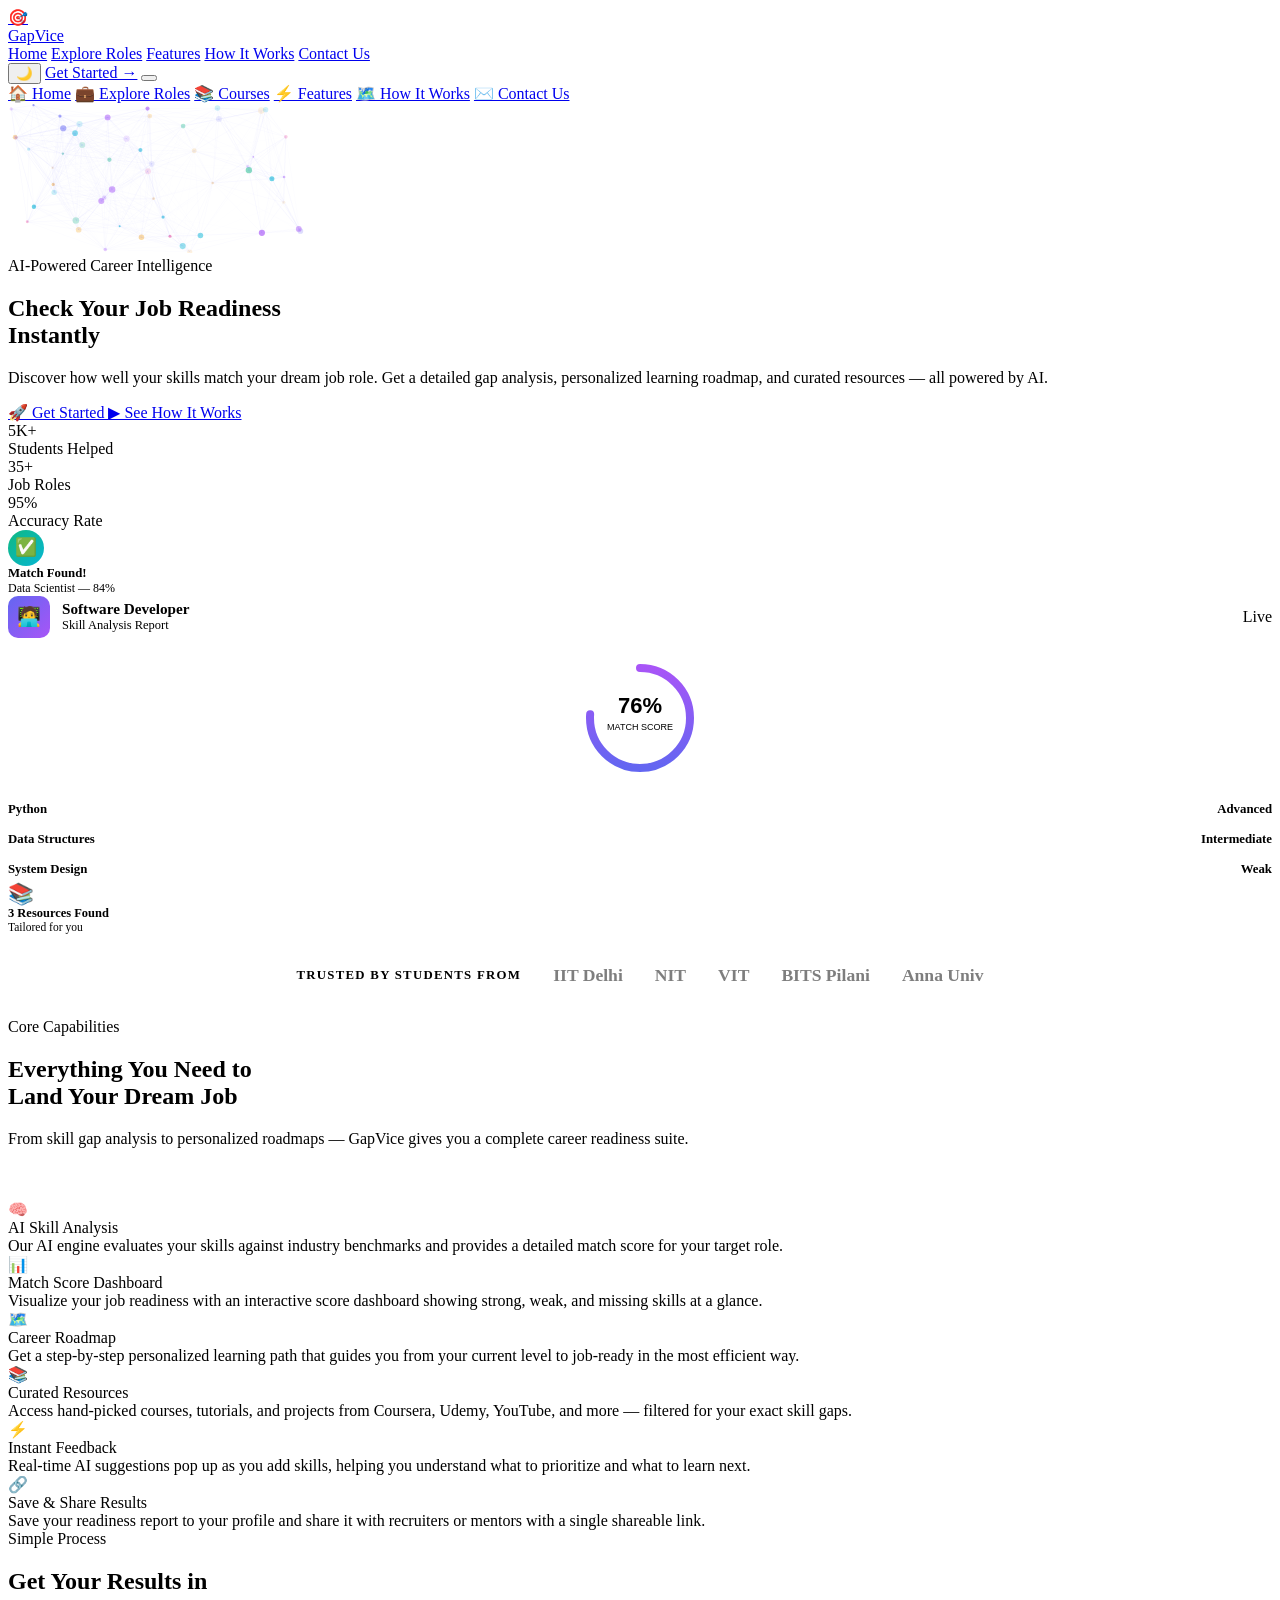
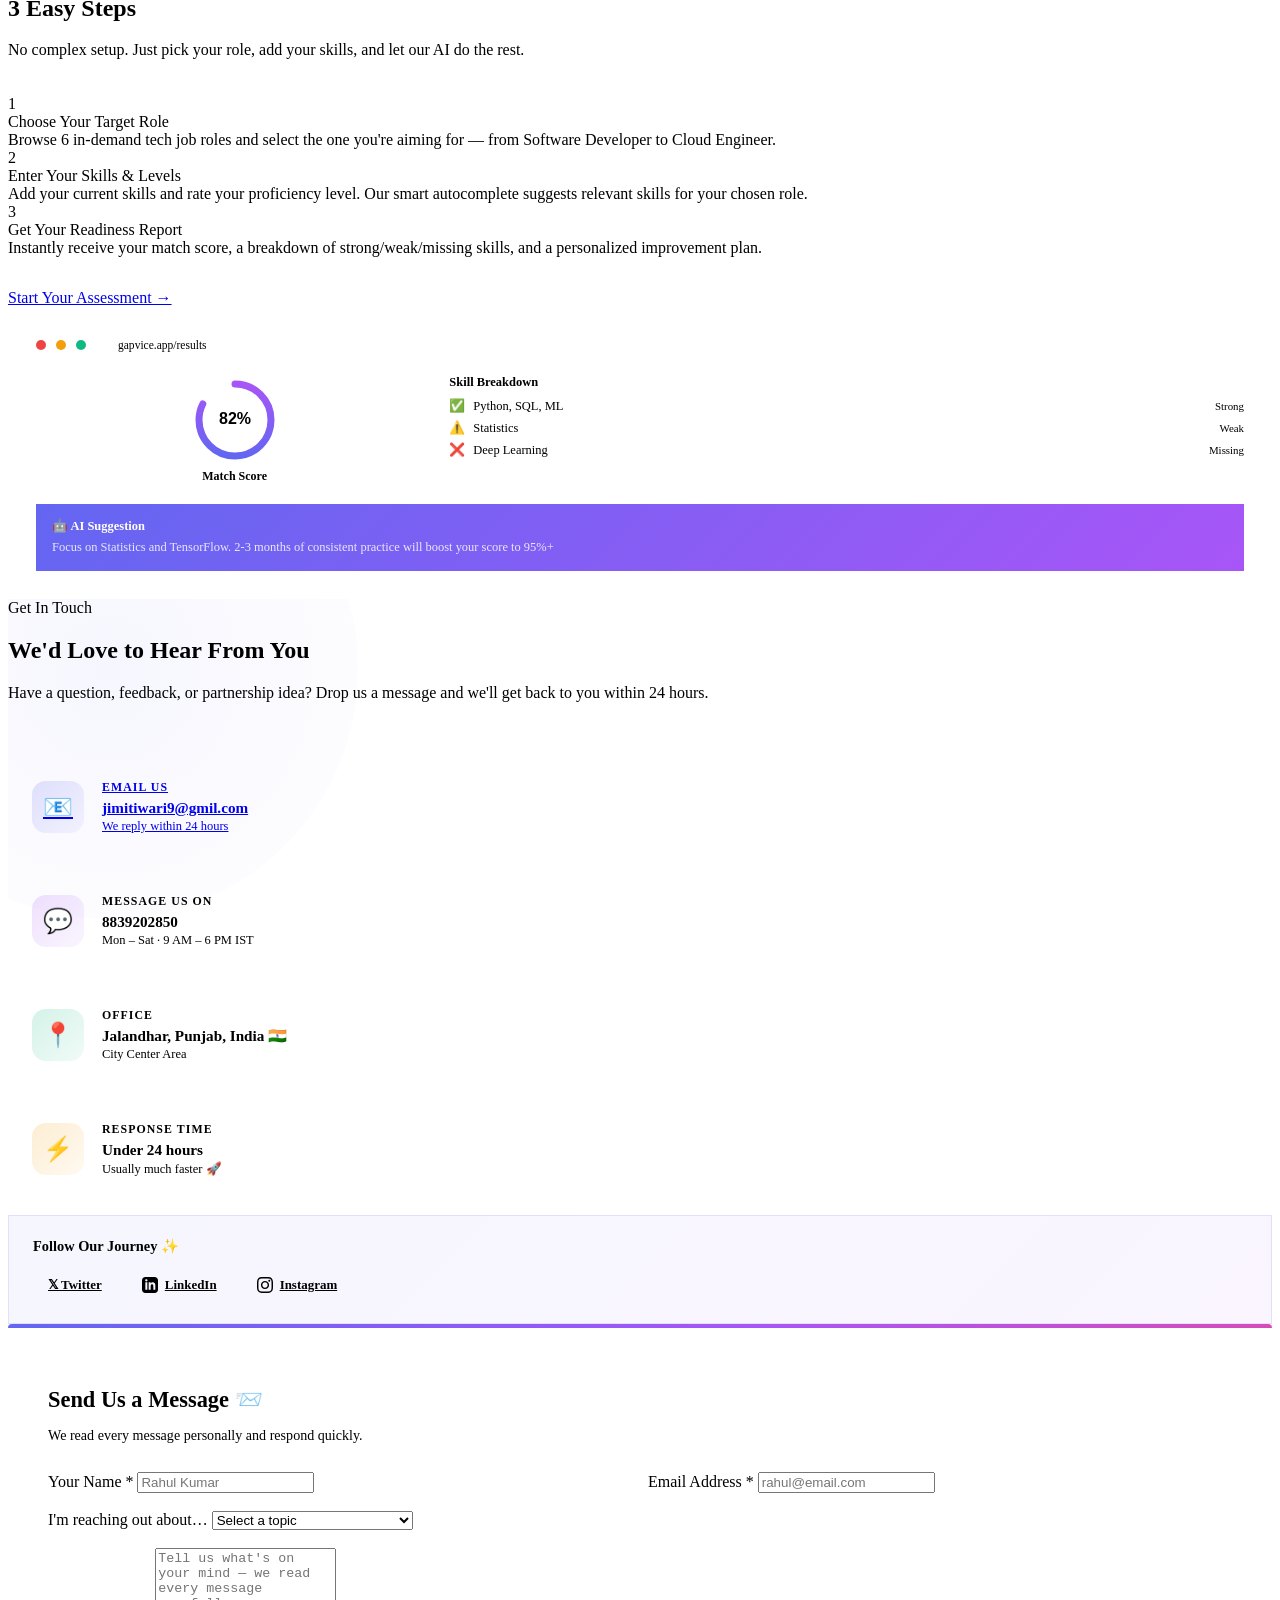
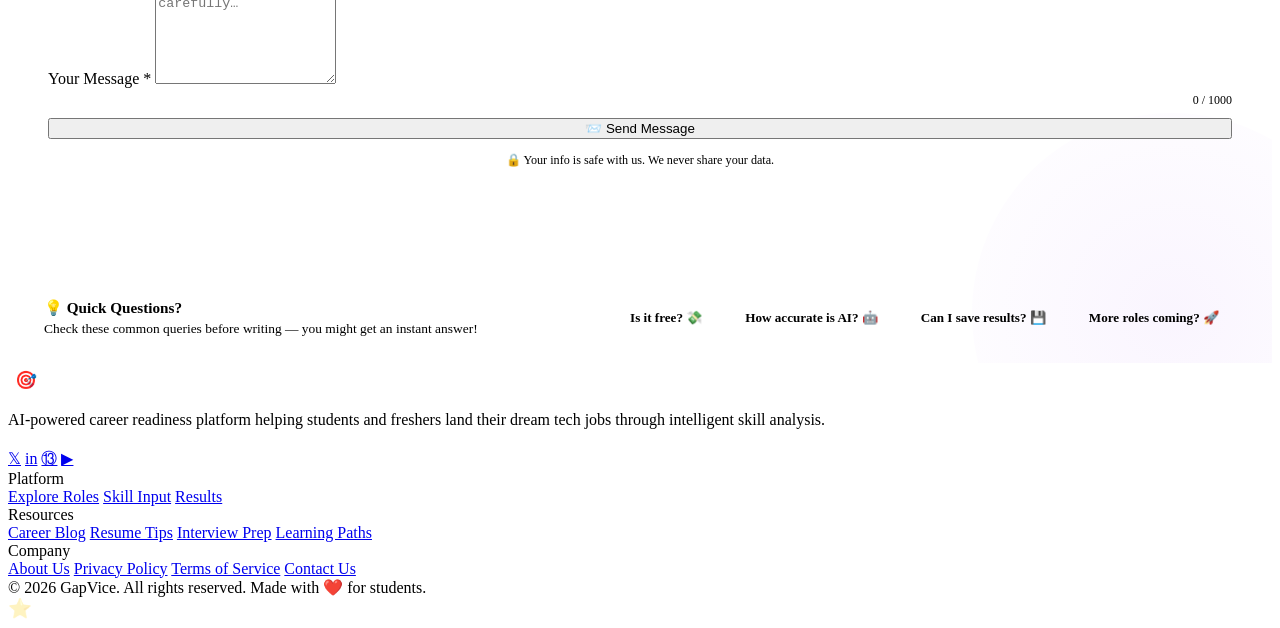
==== index.html @ 6a454066 "Update title, email, and links in index.html" ====
<!DOCTYPE html>
<html lang="en" data-theme="light">

<head>
  <meta charset="UTF-8" />
  <meta name="viewport" content="width=device-width, initial-scale=1.0" />
  <title>GapVice — Check Your Job Readiness Instantly</title>
  <meta name="description"
    content="GapVice helps you evaluate your suitability for different job roles, identify skill gaps, and get personalized improvement suggestions." />
  <link rel="stylesheet" href="styles.css?v=3" />
  <link rel="icon"
    href="data:image/svg+xml,<svg xmlns='http://www.w3.org/2000/svg' viewBox='0 0 100 100'><text y='.9em' font-size='90'>🎯</text></svg>" />
</head>

<body>

  <!-- ══════════ NAVBAR ══════════ -->
  <nav class="navbar" id="navbar">
    <div class="nav-container">
      <a href="index.html" class="nav-logo">
        <div class="logo-icon">🎯</div>
        <span>GapVice </span>
      </a>
      <div class="nav-links">
        <a href="index.html" class="nav-link active">Home</a>
        <a href="roles.html" class="nav-link">Explore Roles</a>

        <a href="#features" class="nav-link">Features</a>
        <a href="#how-it-works" class="nav-link">How It Works</a>
        <a href="#contact" class="nav-link">Contact Us</a>
      </div>
      <div class="nav-actions">
        <button class="btn-dark-mode" id="themeToggle" title="Toggle dark mode">🌙</button>
        <a href="roles.html" class="btn btn-primary btn-sm">Get Started →</a>
        <button class="nav-hamburger" id="hamburger" aria-label="Menu">
          <span></span><span></span><span></span>
        </button>
      </div>
    </div>
  </nav>

  <!-- Mobile Menu -->
  <div class="mobile-menu" id="mobileMenu">
    <a href="index.html" class="mobile-nav-link">🏠 Home</a>
    <a href="roles.html" class="mobile-nav-link">💼 Explore Roles</a>
    <a href="courses.html" class="mobile-nav-link">📚 Courses</a>
    <a href="#features" class="mobile-nav-link">⚡ Features</a>
    <a href="#how-it-works" class="mobile-nav-link">🗺️ How It Works</a>
    <a href="#contact" class="mobile-nav-link">✉️ Contact Us</a>
  </div>

  <!-- ══════════ HERO ══════════ -->
  <section class="hero" id="hero">
    <div class="hero-bg">
      <canvas id="particles-canvas"></canvas>
      <div class="hero-blob hero-blob-1"></div>
      <div class="hero-blob hero-blob-2"></div>
      <div class="hero-blob hero-blob-3"></div>
      <div class="hero-blob hero-blob-4"></div>
      <div class="hero-blob hero-blob-5"></div>
      <div class="hero-blob hero-blob-6"></div>
      <div class="hero-grid-pattern"></div>
    </div>

    <div class="hero-content">
      <!-- Left Column -->
      <div class="hero-left">
        <div class="hero-badge">
          <span class="dot"></span>
          AI-Powered Career Intelligence
        </div>
        <h1 class="hero-title" id="dynamicHeroTitle">
          Check Your <span class="text-gradient">Job Readiness</span><br />Instantly
        </h1>
        <p class="hero-desc" id="dynamicHeroDesc">
          Discover how well your skills match your dream job role. Get a detailed gap analysis, personalized learning
          roadmap, and curated resources — all powered by AI.
        </p>
        <div class="hero-actions">
          <a href="roles.html" class="btn btn-primary btn-lg" id="cta-hero">
            🚀 Get Started
          </a>
          <a href="#how-it-works" class="btn btn-secondary btn-lg">
            ▶ See How It Works
          </a>
        </div>
        <div class="hero-stats">
          <div>
            <div class="hero-stat-value" id="dynamicHeroStatStudents">5K+</div>
            <div class="hero-stat-label">Students Helped</div>
          </div>
          <div style="width:1px;background:var(--border)"></div>
          <div>
            <div class="hero-stat-value" id="dynamicHeroStatRoles">35+</div>
            <div class="hero-stat-label">Job Roles</div>
          </div>
          <div style="width:1px;background:var(--border)"></div>
          <div>
            <div class="hero-stat-value" id="dynamicHeroStatAccuracy">95%</div>
            <div class="hero-stat-label">Accuracy Rate</div>
          </div>
        </div>
      </div>

      <!-- Right Column - Visual -->
      <div class="hero-visual">
        <!-- Float card top-right -->
        <div class="hero-card-float hero-card-float-1">
          <div
            style="width:36px;height:36px;border-radius:50%;background:linear-gradient(135deg,#10b981,#06b6d4);display:flex;align-items:center;justify-content:center;font-size:1.1rem;flex-shrink:0;">
            ✅</div>
          <div>
            <div style="font-size:.8rem;font-weight:700;">Match Found!</div>
            <div style="font-size:.75rem;color:var(--text-muted);">Data Scientist — 84%</div>
          </div>
        </div>

        <!-- Main Card -->
        <div class="hero-card-main">
          <div style="display:flex;align-items:center;gap:12px;margin-bottom:20px;">
            <div
              style="width:42px;height:42px;border-radius:10px;background:linear-gradient(135deg,#6366f1,#a855f7);display:flex;align-items:center;justify-content:center;font-size:1.2rem;">
              🧑‍💻</div>
            <div>
              <div style="font-weight:700;font-size:.95rem;">Software Developer</div>
              <div style="font-size:.78rem;color:var(--text-muted);">Skill Analysis Report</div>
            </div>
            <div class="badge badge-success" style="margin-left:auto;">Live</div>
          </div>

          <!-- Mini circular score -->
          <div style="text-align:center;margin:16px 0 20px;">
            <svg width="120" height="120" viewBox="0 0 120 120">
              <circle cx="60" cy="60" r="50" fill="none" stroke="var(--surface)" stroke-width="8" />
              <circle cx="60" cy="60" r="50" fill="none" stroke="url(#heroGrad)" stroke-width="8" stroke-linecap="round"
                stroke-dasharray="314" stroke-dashoffset="75" transform="rotate(-90 60 60)" />
              <defs>
                <linearGradient id="heroGrad" x1="0%" y1="0%" x2="100%" y2="0%">
                  <stop offset="0%" stop-color="#6366f1" />
                  <stop offset="100%" stop-color="#a855f7" />
                </linearGradient>
              </defs>
              <text x="60" y="55" text-anchor="middle" font-size="22" font-weight="800" fill="var(--text-primary)"
                font-family="'Plus Jakarta Sans',sans-serif">76%</text>
              <text x="60" y="72" text-anchor="middle" font-size="9" fill="var(--text-muted)"
                font-family="Inter,sans-serif">MATCH SCORE</text>
            </svg>
          </div>

          <!-- Skill bars -->
          <div style="display:flex;flex-direction:column;gap:10px;">
            <div>
              <div style="display:flex;justify-content:space-between;font-size:.8rem;margin-bottom:5px;"><span
                  style="font-weight:600;">Python</span><span
                  style="color:var(--success);font-weight:700;">Advanced</span></div>
              <div class="progress-bar-wrap">
                <div class="progress-bar-fill" style="width:88%;background:linear-gradient(90deg,#10b981,#06b6d4);">
                </div>
              </div>
            </div>
            <div>
              <div style="display:flex;justify-content:space-between;font-size:.8rem;margin-bottom:5px;"><span
                  style="font-weight:600;">Data Structures</span><span
                  style="color:var(--primary);font-weight:700;">Intermediate</span></div>
              <div class="progress-bar-wrap">
                <div class="progress-bar-fill" style="width:60%;"></div>
              </div>
            </div>
            <div>
              <div style="display:flex;justify-content:space-between;font-size:.8rem;margin-bottom:5px;"><span
                  style="font-weight:600;">System Design</span><span
                  style="color:var(--warning);font-weight:700;">Weak</span></div>
              <div class="progress-bar-wrap">
                <div class="progress-bar-fill" style="width:30%;background:linear-gradient(90deg,#f59e0b,#ef4444);">
                </div>
              </div>
            </div>
          </div>
        </div>

        <!-- Float card bottom-left -->
        <div class="hero-card-float hero-card-float-2">
          <div style="font-size:1.3rem;">📚</div>
          <div>
            <div style="font-size:.78rem;font-weight:700;">3 Resources Found</div>
            <div style="font-size:.72rem;color:var(--text-muted);">Tailored for you</div>
          </div>
        </div>
      </div>
    </div>
  </section>

  <!-- ══════════ TRUSTED BY ══════════ -->
  <section
    style="padding:32px 0;border-top:1px solid var(--border);border-bottom:1px solid var(--border);background:var(--bg-secondary);">
    <div class="container">
      <div style="display:flex;align-items:center;gap:32px;flex-wrap:wrap;justify-content:center;">
        <span
          style="font-size:.8rem;font-weight:600;color:var(--text-muted);text-transform:uppercase;letter-spacing:.1em;">Trusted
          by students from</span>
        <div style="display:flex;gap:32px;flex-wrap:wrap;align-items:center;opacity:.5;">
          <span style="font-weight:800;font-size:1.1rem;">IIT Delhi</span>
          <span style="font-weight:800;font-size:1.1rem;">NIT</span>
          <span style="font-weight:800;font-size:1.1rem;">VIT</span>
          <span style="font-weight:800;font-size:1.1rem;">BITS Pilani</span>
          <span style="font-weight:800;font-size:1.1rem;">Anna Univ</span>
        </div>
      </div>
    </div>
  </section>

  <!-- ══════════ FEATURES ══════════ -->
  <section class="section" id="features">
    <div class="container">
      <div class="text-center" style="margin-bottom:52px;">
        <div class="section-label reveal">Core Capabilities</div>
        <h2 class="section-title reveal animate-delay-1">Everything You Need to<br /><span class="text-gradient">Land
            Your Dream Job</span></h2>
        <p class="section-desc reveal animate-delay-2" style="margin:0 auto;">From skill gap analysis to personalized
          roadmaps — GapVice gives you a complete career readiness suite.</p>
      </div>
      <div class="features-grid">
        <div class="feature-card reveal">
          <div class="feature-icon feature-icon-1">🧠</div>
          <div class="feature-title">AI Skill Analysis</div>
          <div class="feature-desc">Our AI engine evaluates your skills against industry benchmarks and provides a
            detailed match score for your target role.</div>
        </div>
        <div class="feature-card reveal animate-delay-1">
          <div class="feature-icon feature-icon-2">📊</div>
          <div class="feature-title">Match Score Dashboard</div>
          <div class="feature-desc">Visualize your job readiness with an interactive score dashboard showing strong,
            weak, and missing skills at a glance.</div>
        </div>
        <div class="feature-card reveal animate-delay-2">
          <div class="feature-icon feature-icon-3">🗺️</div>
          <div class="feature-title">Career Roadmap</div>
          <div class="feature-desc">Get a step-by-step personalized learning path that guides you from your current
            level to job-ready in the most efficient way.</div>
        </div>
        <div class="feature-card reveal animate-delay-3">
          <div class="feature-icon feature-icon-4">📚</div>
          <div class="feature-title">Curated Resources</div>
          <div class="feature-desc">Access hand-picked courses, tutorials, and projects from Coursera, Udemy, YouTube,
            and more — filtered for your exact skill gaps.</div>
        </div>
        <div class="feature-card reveal animate-delay-4">
          <div class="feature-icon feature-icon-5">⚡</div>
          <div class="feature-title">Instant Feedback</div>
          <div class="feature-desc">Real-time AI suggestions pop up as you add skills, helping you understand what to
            prioritize and what to learn next.</div>
        </div>
        <div class="feature-card reveal animate-delay-5">
          <div class="feature-icon feature-icon-6">🔗</div>
          <div class="feature-title">Save & Share Results</div>
          <div class="feature-desc">Save your readiness report to your profile and share it with recruiters or mentors
            with a single shareable link.</div>
        </div>
      </div>
    </div>
  </section>

  <!-- ══════════ HOW IT WORKS ══════════ -->
  <section class="section" id="how-it-works" style="background:var(--bg-secondary);">
    <div class="container">
      <div class="how-it-works-grid">
        <div>
          <div class="section-label reveal">Simple Process</div>
          <h2 class="section-title reveal animate-delay-1">Get Your Results in<br /><span class="text-gradient">3 Easy
              Steps</span></h2>
          <p class="section-desc reveal animate-delay-2">No complex setup. Just pick your role, add your skills, and let
            our AI do the rest.</p>
          <div style="margin-top:36px;">
            <div class="how-step reveal animate-delay-1">
              <div class="how-step-num">1</div>
              <div>
                <div class="how-step-title">Choose Your Target Role</div>
                <div class="how-step-desc">Browse 6 in-demand tech job roles and select the one you're aiming for — from
                  Software Developer to Cloud Engineer.</div>
              </div>
            </div>
            <div class="how-step reveal animate-delay-2">
              <div class="how-step-num">2</div>
              <div>
                <div class="how-step-title">Enter Your Skills & Levels</div>
                <div class="how-step-desc">Add your current skills and rate your proficiency level. Our smart
                  autocomplete suggests relevant skills for your chosen role.</div>
              </div>
            </div>
            <div class="how-step reveal animate-delay-3" style="margin-bottom:0;">
              <div class="how-step-num">3</div>
              <div>
                <div class="how-step-title">Get Your Readiness Report</div>
                <div class="how-step-desc">Instantly receive your match score, a breakdown of strong/weak/missing
                  skills, and a personalized improvement plan.</div>
              </div>
            </div>
          </div>
          <div style="margin-top:32px;" class="reveal animate-delay-4">
            <a href="roles.html" class="btn btn-primary btn-lg">Start Your Assessment →</a>
          </div>
        </div>
        <div class="reveal animate-delay-2">
          <!-- Visual mockup of Results Page -->
          <div
            style="background:var(--bg-card);border:1px solid var(--border);border-radius:var(--radius-lg);padding:28px;box-shadow:var(--shadow-xl);">
            <div style="display:flex;align-items:center;gap:10px;margin-bottom:20px;">
              <div style="width:10px;height:10px;border-radius:50%;background:#ef4444;"></div>
              <div style="width:10px;height:10px;border-radius:50%;background:#f59e0b;"></div>
              <div style="width:10px;height:10px;border-radius:50%;background:#10b981;"></div>
              <div
                style="flex:1;background:var(--surface);border-radius:4px;height:20px;margin-left:12px;display:flex;align-items:center;padding:0 10px;font-size:.72rem;color:var(--text-muted);">
                gapvice.app/results</div>
            </div>
            <div style="display:flex;gap:16px;margin-bottom:20px;">
              <div style="text-align:center;flex:1;">
                <svg width="90" height="90" viewBox="0 0 90 90">
                  <circle cx="45" cy="45" r="36" fill="none" stroke="var(--surface)" stroke-width="7" />
                  <circle cx="45" cy="45" r="36" fill="none" stroke="url(#g1)" stroke-width="7" stroke-linecap="round"
                    stroke-dasharray="226" stroke-dashoffset="40" transform="rotate(-90 45 45)" />
                  <defs>
                    <linearGradient id="g1" x1="0%" y1="0%" x2="100%">
                      <stop offset="0%" stop-color="#6366f1" />
                      <stop offset="100%" stop-color="#a855f7" />
                    </linearGradient>
                  </defs>
                  <text x="45" y="49" text-anchor="middle" font-size="16" font-weight="800" fill="var(--text-primary)"
                    font-family="'Plus Jakarta Sans',sans-serif">82%</text>
                </svg>
                <div style="font-size:.75rem;color:var(--text-muted);font-weight:600;">Match Score</div>
              </div>
              <div style="flex:2;">
                <div style="font-size:.78rem;font-weight:700;margin-bottom:8px;color:var(--text-secondary);">Skill
                  Breakdown</div>
                <div style="display:flex;flex-direction:column;gap:6px;">
                  <div style="display:flex;align-items:center;gap:8px;"><span style="font-size:.8rem;">✅</span><span
                      style="font-size:.78rem;flex:1;">Python, SQL, ML</span><span class="badge badge-success"
                      style="font-size:.68rem;">Strong</span></div>
                  <div style="display:flex;align-items:center;gap:8px;"><span style="font-size:.8rem;">⚠️</span><span
                      style="font-size:.78rem;flex:1;">Statistics</span><span class="badge badge-warning"
                      style="font-size:.68rem;">Weak</span></div>
                  <div style="display:flex;align-items:center;gap:8px;"><span style="font-size:.8rem;">❌</span><span
                      style="font-size:.78rem;flex:1;">Deep Learning</span><span class="badge badge-danger"
                      style="font-size:.68rem;">Missing</span></div>
                </div>
              </div>
            </div>
            <div
              style="background:linear-gradient(135deg,#6366f1,#a855f7);border-radius:var(--radius);padding:14px 16px;color:#fff;">
              <div style="font-size:.78rem;font-weight:700;margin-bottom:4px;">🤖 AI Suggestion</div>
              <div style="font-size:.78rem;opacity:.85;line-height:1.5;">Focus on Statistics and TensorFlow. 2-3 months
                of consistent practice will boost your score to 95%+</div>
            </div>
          </div>
        </div>
      </div>
    </div>
  </section>





  <!-- ══════════ CONTACT US ══════════ -->
  <section class="section" id="contact" style="background:var(--bg);position:relative;overflow:hidden;">

    <!-- Ambient orbs -->
    <div
      style="position:absolute;width:500px;height:500px;border-radius:50%;background:radial-gradient(circle,rgba(99,102,241,.06),transparent);top:-180px;left:-150px;pointer-events:none;">
    </div>
    <div
      style="position:absolute;width:400px;height:400px;border-radius:50%;background:radial-gradient(circle,rgba(168,85,247,.06),transparent);bottom:-150px;right:-100px;pointer-events:none;animation:float 7s ease-in-out infinite;">
    </div>

    <div class="container" style="position:relative;z-index:1;">

      <!-- Header -->
      <div class="text-center" style="margin-bottom:56px;">
        <div class="section-label reveal">Get In Touch</div>
        <h2 class="section-title reveal animate-delay-1">We'd Love to <span class="text-gradient">Hear From You</span>
        </h2>
        <p class="section-desc reveal animate-delay-2" style="margin:0 auto;">Have a question, feedback, or partnership
          idea? Drop us a message and we'll get back to you within 24 hours.</p>
      </div>

      <div class="contact-grid">

        <!-- LEFT: Info Cards -->
        <div style="display:flex;flex-direction:column;gap:16px;" class="reveal-left">

          <a href="mailto:jimitiwari9@gmil.com" id="dynamicEmailLink"
            style="display:flex;align-items:center;gap:18px;padding:22px 24px;background:var(--bg-card);border:1px solid var(--border);border-radius:var(--radius-md);transition:all .35s cubic-bezier(.34,1.56,.64,1);"
            onmouseover="this.style.transform='translateX(8px)';this.style.borderColor='rgba(99,102,241,.35)';this.style.boxShadow='0 10px 30px rgba(99,102,241,.1)'"
            onmouseout="this.style.transform='';this.style.borderColor='';this.style.boxShadow=''">
            <div
              style="width:52px;height:52px;border-radius:14px;background:linear-gradient(135deg,rgba(99,102,241,.18),rgba(99,102,241,.06));display:flex;align-items:center;justify-content:center;font-size:1.5rem;flex-shrink:0;">
              📧</div>
            <div>
              <div
                style="font-size:.74rem;font-weight:800;text-transform:uppercase;letter-spacing:.09em;color:var(--primary);margin-bottom:4px;">
                Email Us</div>
              <div style="font-weight:700;font-size:.95rem;color:var(--text-primary);" id="dynamicEmailText">
                jimitiwari9@gmil.com</div>
              <div style="font-size:.78rem;color:var(--text-muted);margin-top:2px;">We reply within 24 hours</div>
            </div>
          </a>

          <div
            style="display:flex;align-items:center;gap:18px;padding:22px 24px;background:var(--bg-card);border:1px solid var(--border);border-radius:var(--radius-md);transition:all .35s cubic-bezier(.34,1.56,.64,1);"
            onmouseover="this.style.transform='translateX(8px)';this.style.borderColor='rgba(168,85,247,.35)';this.style.boxShadow='0 10px 30px rgba(168,85,247,.1)'"
            onmouseout="this.style.transform='';this.style.borderColor='';this.style.boxShadow=''">
            <div
              style="width:52px;height:52px;border-radius:14px;background:linear-gradient(135deg,rgba(168,85,247,.18),rgba(168,85,247,.06));display:flex;align-items:center;justify-content:center;font-size:1.5rem;flex-shrink:0;">
              💬</div>
            <div>
              <div
                style="font-size:.74rem;font-weight:800;text-transform:uppercase;letter-spacing:.09em;color:var(--secondary);margin-bottom:4px;">
                Message Us on</div>
              <div style="font-weight:700;font-size:.95rem;">8839202850</div>
              <div style="font-size:.78rem;color:var(--text-muted);margin-top:2px;">Mon – Sat · 9 AM – 6 PM IST</div>
            </div>
          </div>

          <div
            style="display:flex;align-items:center;gap:18px;padding:22px 24px;background:var(--bg-card);border:1px solid var(--border);border-radius:var(--radius-md);transition:all .35s cubic-bezier(.34,1.56,.64,1);"
            onmouseover="this.style.transform='translateX(8px)';this.style.borderColor='rgba(16,185,129,.35)';this.style.boxShadow='0 10px 30px rgba(16,185,129,.1)'"
            onmouseout="this.style.transform='';this.style.borderColor='';this.style.boxShadow=''">
            <div
              style="width:52px;height:52px;border-radius:14px;background:linear-gradient(135deg,rgba(16,185,129,.18),rgba(16,185,129,.06));display:flex;align-items:center;justify-content:center;font-size:1.5rem;flex-shrink:0;">
              📍</div>
            <div>
              <div
                style="font-size:.74rem;font-weight:800;text-transform:uppercase;letter-spacing:.09em;color:var(--success);margin-bottom:4px;">
                Office</div>
              <div style="font-weight:700;font-size:.95rem;" id="dynamicAddressText">Jalandhar, Punjab, India 🇮🇳</div>
              <div style="font-size:.78rem;color:var(--text-muted);margin-top:2px;">City Center Area</div>
            </div>
          </div>

          <div
            style="display:flex;align-items:center;gap:18px;padding:22px 24px;background:var(--bg-card);border:1px solid var(--border);border-radius:var(--radius-md);transition:all .35s cubic-bezier(.34,1.56,.64,1);"
            onmouseover="this.style.transform='translateX(8px)';this.style.borderColor='rgba(245,158,11,.35)';this.style.boxShadow='0 10px 30px rgba(245,158,11,.1)'"
            onmouseout="this.style.transform='';this.style.borderColor='';this.style.boxShadow=''">
            <div
              style="width:52px;height:52px;border-radius:14px;background:linear-gradient(135deg,rgba(245,158,11,.18),rgba(245,158,11,.06));display:flex;align-items:center;justify-content:center;font-size:1.5rem;flex-shrink:0;">
              ⚡</div>
            <div>
              <div
                style="font-size:.74rem;font-weight:800;text-transform:uppercase;letter-spacing:.09em;color:var(--warning);margin-bottom:4px;">
                Response Time</div>
              <div style="font-weight:700;font-size:.95rem;">Under 24 hours</div>
              <div style="font-size:.78rem;color:var(--text-muted);margin-top:2px;">Usually much faster 🚀</div>
            </div>
          </div>

          <!-- Social row -->
          <div
            style="padding:22px 24px;background:linear-gradient(135deg,rgba(99,102,241,.06),rgba(168,85,247,.06));border:1px solid rgba(99,102,241,.15);border-radius:var(--radius-md);">
            <div style="font-weight:800;font-size:.9rem;margin-bottom:14px;">Follow Our Journey ✨</div>
            <div style="display:flex;gap:10px;flex-wrap:wrap;">
              <a href="#"
                style="display:flex;align-items:center;gap:7px;padding:8px 15px;border-radius:var(--radius-full);background:var(--bg-card);border:1px solid var(--border);font-size:.81rem;font-weight:700;color:var(--text-secondary);transition:all .3s cubic-bezier(.34,1.56,.64,1);"
                onmouseover="this.style.background='#1d9bf0';this.style.color='#fff';this.style.borderColor='transparent';this.style.transform='translateY(-3px)';this.style.boxShadow='0 6px 16px rgba(29,155,240,.4)'"
                onmouseout="this.style.background='';this.style.color='';this.style.borderColor='';this.style.transform='';this.style.boxShadow=''">𝕏
                Twitter</a>
              <a href="#" id="dynamicLinkedIn"
                style="display:flex;align-items:center;gap:7px;padding:8px 15px;border-radius:var(--radius-full);background:var(--bg-card);border:1px solid var(--border);font-size:.81rem;font-weight:700;color:var(--text-secondary);transition:all .3s cubic-bezier(.34,1.56,.64,1);"
                onmouseover="this.style.background='#0a66c2';this.style.color='#fff';this.style.borderColor='transparent';this.style.transform='translateY(-3px)';this.style.boxShadow='0 6px 16px rgba(10,102,194,.4)'"
                onmouseout="this.style.background='';this.style.color='';this.style.borderColor='';this.style.transform='';this.style.boxShadow=''">
                <svg width="16" height="16" viewBox="0 0 24 24" fill="currentColor">
                  <path
                    d="M19 0h-14c-2.761 0-5 2.239-5 5v14c0 2.761 2.239 5 5 5h14c2.762 0 5-2.239 5-5v-14c0-2.761-2.238-5-5-5zm-11 19h-3v-11h3v11zm-1.5-12.268c-.966 0-1.75-.79-1.75-1.764s.784-1.764 1.75-1.764 1.75.79 1.75 1.764-.783 1.764-1.75 1.764zm13.5 12.268h-3v-5.604c0-3.368-4-3.113-4 0v5.604h-3v-11h3v1.765c1.396-2.586 7-2.777 7 2.476v6.759z" />
                </svg>
                LinkedIn</a>
              <a href="#" id="dynamicInstagram"
                style="display:flex;align-items:center;gap:7px;padding:8px 15px;border-radius:var(--radius-full);background:var(--bg-card);border:1px solid var(--border);font-size:.81rem;font-weight:700;color:var(--text-secondary);transition:all .3s cubic-bezier(.34,1.56,.64,1);"
                onmouseover="this.style.background='#e1306c';this.style.color='#fff';this.style.borderColor='transparent';this.style.transform='translateY(-3px)';this.style.boxShadow='0 6px 16px rgba(225,48,108,.4)'"
                onmouseout="this.style.background='';this.style.color='';this.style.borderColor='';this.style.transform='';this.style.boxShadow=''">
                <svg width="16" height="16" viewBox="0 0 24 24" fill="currentColor">
                  <path
                    d="M12 2.163c3.204 0 3.584.012 4.85.07 3.252.148 4.771 1.691 4.919 4.919.058 1.265.069 1.645.069 4.849 0 3.205-.012 3.584-.069 4.849-.149 3.225-1.664 4.771-4.919 4.919-1.266.058-1.644.07-4.85.07-3.204 0-3.584-.012-4.849-.07-3.26-.149-4.771-1.699-4.919-4.92-.058-1.265-.07-1.644-.07-4.849 0-3.204.013-3.583.07-4.849.149-3.227 1.664-4.771 4.919-4.919 1.266-.057 1.645-.069 4.849-.069zm0-2.163c-3.259 0-3.667.014-4.947.072-4.358.2-6.78 2.618-6.98 6.98-.059 1.281-.073 1.689-.073 4.948 0 3.259.014 3.668.072 4.948.2 4.358 2.618 6.78 6.98 6.98 1.281.058 1.689.072 4.948.072 3.259 0 3.668-.014 4.948-.072 4.354-.2 6.782-2.618 6.979-6.98.059-1.28.073-1.689.073-4.948 0-3.259-.014-3.667-.072-4.947-.196-4.354-2.617-6.78-6.979-6.98-1.281-.059-1.69-.073-4.949-.073zm0 5.838c-3.403 0-6.162 2.759-6.162 6.162s2.759 6.163 6.162 6.163 6.162-2.759 6.162-6.163c0-3.403-2.759-6.162-6.162-6.162zm0 10.162c-2.209 0-4-1.79-4-4 0-2.209 1.791-4 4-4s4 1.791 4 4c0 2.21-1.791 4-4 4zm6.406-11.845c-.796 0-1.441.645-1.441 1.44s.645 1.44 1.441 1.44c.795 0 1.439-.645 1.439-1.44s-.644-1.44-1.439-1.44z" />
                </svg>
                Instagram</a>
            </div>
          </div>

        </div>

        <!-- RIGHT: Contact Form -->
        <div class="reveal-right">
          <div
            style="background:var(--bg-card);border:1px solid var(--border);border-radius:var(--radius-xl);padding:40px;box-shadow:var(--shadow-lg);position:relative;overflow:hidden;">

            <!-- Animated top border -->
            <div
              style="position:absolute;top:0;left:0;right:0;height:4px;background:linear-gradient(90deg,#6366f1,#a855f7,#ec4899,#06b6d4,#10b981,#6366f1);background-size:300%;animation:gradientMove 3s ease infinite;border-radius:4px 4px 0 0;">
            </div>

            <div style="margin-bottom:28px;">
              <h3 style="font-family:var(--font-display);font-weight:900;font-size:1.4rem;margin-bottom:6px;">Send Us a
                Message 📨</h3>
              <p style="font-size:.88rem;color:var(--text-muted);">We read every message personally and respond quickly.
              </p>
            </div>

            <form id="contactForm" onsubmit="submitContact(event)" novalidate>

              <!-- Name + Email -->
              <div style="display:grid;grid-template-columns:1fr 1fr;gap:16px;margin-bottom:18px;">
                <div class="form-group" style="margin:0;">
                  <label class="form-label" for="ctName">Your Name *</label>
                  <input type="text" id="ctName" class="form-input" placeholder="Rahul Kumar" required />
                </div>
                <div class="form-group" style="margin:0;">
                  <label class="form-label" for="ctEmail">Email Address *</label>
                  <input type="email" id="ctEmail" class="form-input" placeholder="rahul@email.com" required />
                </div>
              </div>

              <!-- Topic -->
              <div class="form-group" style="margin-bottom:18px;">
                <label class="form-label" for="ctSubject">I'm reaching out about…</label>
                <select id="ctSubject" class="form-select">
                  <option value="">Select a topic</option>
                  <option value="feedback">💬 Product Feedback</option>
                  <option value="bug">🐛 Report a Bug</option>
                  <option value="feature">💡 Feature Request</option>
                  <option value="partnership">🤝 Partnership / Collaboration</option>
                  <option value="career">🎓 Career Guidance</option>
                  <option value="other">📩 Other</option>
                </select>
              </div>

              <!-- Message -->
              <div class="form-group" style="margin-bottom:10px;">
                <label class="form-label" for="ctMessage">Your Message *</label>
                <textarea id="ctMessage" class="form-textarea" rows="5"
                  placeholder="Tell us what's on your mind — we read every message carefully…"
                  style="resize:vertical;min-height:130px;"
                  oninput="document.getElementById('charCount').textContent=this.value.length+' / 1000';this.value=this.value.slice(0,1000);"
                  required></textarea>
                <div style="display:flex;justify-content:flex-end;margin-top:5px;">
                  <span id="charCount" style="font-size:.75rem;color:var(--text-muted);">0 / 1000</span>
                </div>
              </div>

              <!-- Error / Success banners -->
              <div id="ctError"
                style="display:none;padding:12px 16px;background:rgba(239,68,68,.08);border:1px solid rgba(239,68,68,.2);border-radius:var(--radius);color:var(--danger);font-size:.86rem;font-weight:600;margin-bottom:16px;">
                ⚠️ Please fill in your name, a valid email, and a message.
              </div>
              <div id="ctSuccess"
                style="display:none;padding:16px 20px;background:rgba(16,185,129,.08);border:1px solid rgba(16,185,129,.25);border-radius:var(--radius);color:var(--success);font-size:.9rem;font-weight:700;margin-bottom:16px;text-align:center;animation:bounceIn .5s cubic-bezier(.34,1.56,.64,1);">
                🎉 Message sent! We'll reply within 24 hours.
              </div>

              <!-- Submit -->
              <button type="submit" class="btn btn-primary btn-lg" id="ctSubmitBtn"
                style="width:100%;justify-content:center;gap:10px;">
                <span id="ctBtnIcon">📨</span>
                <span id="ctBtnText">Send Message</span>
              </button>

              <p style="text-align:center;margin-top:14px;font-size:.76rem;color:var(--text-muted);">🔒 Your info is
                safe with us. We never share your data.</p>
            </form>
          </div>
        </div>

      </div>

      <!-- FAQ Quick Chips -->
      <div
        style="margin-top:52px;padding:26px 36px;background:var(--bg-secondary);border:1px solid var(--border);border-radius:var(--radius-lg);display:flex;align-items:center;gap:24px;flex-wrap:wrap;"
        class="reveal">
        <div style="flex:1;min-width:200px;">
          <div style="font-weight:800;font-size:.95rem;margin-bottom:4px;">💡 Quick Questions?</div>
          <div style="font-size:.84rem;color:var(--text-muted);">Check these common queries before writing — you might
            get an instant answer!</div>
        </div>
        <div style="display:flex;gap:9px;flex-wrap:wrap;flex-shrink:0;">
          <div
            style="padding:8px 17px;border:1.5px solid var(--border);border-radius:var(--radius-full);font-size:.82rem;font-weight:700;background:var(--bg-card);cursor:pointer;transition:all .3s cubic-bezier(.34,1.56,.64,1);"
            onmouseover="this.style.borderColor='#6366f1';this.style.color='#6366f1';this.style.transform='translateY(-3px)';this.style.boxShadow='0 4px 14px rgba(99,102,241,.2)'"
            onmouseout="this.style.borderColor='';this.style.color='';this.style.transform='';this.style.boxShadow=''"
            onclick="showFAQ('free')">
            Is it free? 💸</div>
          <div
            style="padding:8px 17px;border:1.5px solid var(--border);border-radius:var(--radius-full);font-size:.82rem;font-weight:700;background:var(--bg-card);cursor:pointer;transition:all .3s cubic-bezier(.34,1.56,.64,1);"
            onmouseover="this.style.borderColor='#a855f7';this.style.color='#a855f7';this.style.transform='translateY(-3px)';this.style.boxShadow='0 4px 14px rgba(168,85,247,.2)'"
            onmouseout="this.style.borderColor='';this.style.color='';this.style.transform='';this.style.boxShadow=''"
            onclick="showFAQ('accuracy')">
            How accurate is AI? 🤖</div>
          <div
            style="padding:8px 17px;border:1.5px solid var(--border);border-radius:var(--radius-full);font-size:.82rem;font-weight:700;background:var(--bg-card);cursor:pointer;transition:all .3s cubic-bezier(.34,1.56,.64,1);"
            onmouseover="this.style.borderColor='#06b6d4';this.style.color='#06b6d4';this.style.transform='translateY(-3px)';this.style.boxShadow='0 4px 14px rgba(6,182,212,.2)'"
            onmouseout="this.style.borderColor='';this.style.color='';this.style.transform='';this.style.boxShadow=''"
            onclick="showFAQ('save')">
            Can I save results? 💾</div>
          <div
            style="padding:8px 17px;border:1.5px solid var(--border);border-radius:var(--radius-full);font-size:.82rem;font-weight:700;background:var(--bg-card);cursor:pointer;transition:all .3s cubic-bezier(.34,1.56,.64,1);"
            onmouseover="this.style.borderColor='#10b981';this.style.color='#10b981';this.style.transform='translateY(-3px)';this.style.boxShadow='0 4px 14px rgba(16,185,129,.2)'"
            onmouseout="this.style.borderColor='';this.style.color='';this.style.transform='';this.style.boxShadow=''"
            onclick="showFAQ('roles')">
            More roles coming? 🚀</div>
        </div>
      </div>

    </div>
  </section>

  <!-- ══════════ FOOTER ══════════ -->
  <footer class="footer">
    <div class="container">
      <div class="footer-grid">
        <div>
          <div style="display:flex;align-items:center;gap:10px;margin-bottom:12px;">
            <div
              style="width:36px;height:36px;background:var(--gradient-primary);border-radius:8px;display:flex;align-items:center;justify-content:center;font-size:1.1rem;">
              🎯</div>
            <span
              style="font-family:var(--font-display);font-weight:800;font-size:1.1rem;background:var(--gradient-primary);-webkit-background-clip:text;-webkit-text-fill-color:transparent;background-clip:text;">GapVice
              AI</span>
          </div>
          <div class="footer-brand-desc">AI-powered career readiness platform helping students and freshers land their
            dream tech jobs through intelligent skill analysis.</div>
          <div class="footer-social" style="margin-top:20px;">
            <a href="#" class="footer-social-btn">𝕏</a>
            <a href="#" class="footer-social-btn">in</a>
            <a href="#" class="footer-social-btn" title="Instagram">⑬</a>
            <a href="#" class="footer-social-btn">▶</a>
          </div>
        </div>
        <div>
          <div class="footer-col-title">Platform</div>
          <a href="roles.html" class="footer-link">Explore Roles</a>
          <a href="skills.html" class="footer-link">Skill Input</a>
          <a href="results.html" class="footer-link">Results</a>
        </div>
        <div>
          <div class="footer-col-title">Resources</div>
          <a href="#" class="footer-link">Career Blog</a>
          <a href="#" class="footer-link">Resume Tips</a>
          <a href="#" class="footer-link">Interview Prep</a>
          <a href="#" class="footer-link">Learning Paths</a>
        </div>
        <div>
          <div class="footer-col-title">Company</div>
          <a href="#" class="footer-link">About Us</a>
          <a href="#" class="footer-link">Privacy Policy</a>
          <a href="#" class="footer-link">Terms of Service</a>
          <a href="#contact" class="footer-link">Contact Us</a>
        </div>
      </div>
      <div class="footer-bottom">
        <div class="footer-copy">© 2026 GapVice. All rights reserved. Made with ❤️ for students.</div>
        <div style="display:flex; align-items:center; gap:16px;">

          <a href="admin.html"
            style="font-size: 1.2rem; text-decoration: none; color: rgba(255,255,255,0.3); transition: transform 0.3s, color 0.3s;"
            onmouseover="this.style.color='#D4A017'; this.style.transform='scale(1.2)'"
            onmouseout="this.style.color='rgba(255,255,255,0.3)'; this.style.transform='scale(1)'"
            title="Admin Dashboard">⭐</a>
        </div>
      </div>
    </div>
  </footer>

  <!-- Toast Container -->
  <div class="toast-container" id="toastContainer"></div>

  <!-- FAQ Modal -->
  <div id="faqModal"
    style="display:none;position:fixed;top:0;left:0;width:100%;height:100%;background:rgba(0,0,0,0.5);z-index:9999;align-items:center;justify-content:center;backdrop-filter:blur(4px);">
    <div
      style="background:var(--bg);border:1px solid var(--border);border-radius:var(--radius-xl);padding:32px;max-width:400px;width:90%;box-shadow:var(--shadow-xl);position:relative;animation:bounceIn 0.4s cubic-bezier(0.34, 1.56, 0.64, 1);">
      <button onclick="document.getElementById('faqModal').style.display='none'"
        style="position:absolute;top:16px;right:16px;background:none;border:none;font-size:1.5rem;cursor:pointer;color:var(--text-muted);">&times;</button>
      <div id="faqIcon" style="font-size:2.5rem;margin-bottom:16px;"></div>
      <h3 id="faqTitle" style="font-size:1.2rem;margin-bottom:12px;font-weight:800;"></h3>
      <p id="faqAnswer" style="font-size:0.95rem;color:var(--text-secondary);line-height:1.6;"></p>
    </div>
  </div>

  <script src="app.js?v=2"></script>
  <script>
    /* ── Contact Form ── */
    function submitContact(e) {
      e.preventDefault();
      const name = document.getElementById('ctName').value.trim();
      const email = document.getElementById('ctEmail').value.trim();
      const message = document.getElementById('ctMessage').value.trim();
      const subject = document.getElementById('ctSubject').value;
      const errEl = document.getElementById('ctError');
      const sucEl = document.getElementById('ctSuccess');
      const btn = document.getElementById('ctSubmitBtn');
      const btnIcon = document.getElementById('ctBtnIcon');
      const btnText = document.getElementById('ctBtnText');

      // Validate
      const emailOk = /^[^\s@]+@[^\s@]+\.[^\s@]+$/.test(email);
      if (!name || !emailOk || !message) {
        errEl.style.display = 'block';
        sucEl.style.display = 'none';
        // Shake animation on fields
        ['ctName', 'ctEmail', 'ctMessage'].forEach(id => {
          const el = document.getElementById(id);
          if (!el.value.trim() || (id === 'ctEmail' && !emailOk)) {
            el.classList.add('error');
            el.style.animation = 'none';
            el.style.borderColor = 'var(--danger)';
            setTimeout(() => { el.classList.remove('error'); el.style.borderColor = ''; }, 2000);
          }
        });
        return;
      }

      errEl.style.display = 'none';

      // Loading state
      btn.disabled = true;
      btnIcon.textContent = '⏳';
      btnText.textContent = 'Preparing...';
      btn.style.opacity = '.85';

      const phone = "918839202850";
      const whatsappMessage = `Hello team GapVice this is:
*Name:* ${name}
*Email:* ${email}
*Topic:* ${subject || 'Not specified'}
*Message:* ${message}`;

      const whatsappUrl = `https://wa.me/${phone}?text=${encodeURIComponent(whatsappMessage)}`;
      window.open(whatsappUrl, '_blank');

      // Update UI
      setTimeout(() => {
        btnIcon.textContent = '✅';
        btnText.textContent = 'Redirected!';
        btn.style.background = 'linear-gradient(135deg,#10b981,#06b6d4)';
        sucEl.textContent = '🎉 Redirecting to WhatsApp...';
        sucEl.style.display = 'block';
        sucEl.scrollIntoView({ behavior: 'smooth', block: 'nearest' });
        document.getElementById('contactForm').reset();
        document.getElementById('charCount').textContent = '0 / 1000';

        setTimeout(() => {
          btn.disabled = false;
          btnIcon.textContent = '📨';
          btnText.textContent = 'Send Message';
          btn.style.background = '';
          btn.style.opacity = '';
          sucEl.style.display = 'none';
        }, 5000);
      }, 500);
    }

    /* ── FAQ Modal Logic ── */
    function showFAQ(type) {
      const modal = document.getElementById('faqModal');
      const icon = document.getElementById('faqIcon');
      const title = document.getElementById('faqTitle');
      const answer = document.getElementById('faqAnswer');

      const faqs = {
        free: { icon: '💸', title: 'Is it free?', answer: 'Yes! GapVice is completely free to use for students. We believe career guidance should be accessible to everyone.' },
        accuracy: { icon: '🤖', title: 'How accurate is the AI?', answer: 'Our AI engine is trained on thousands of real-world job descriptions and industry benchmarks to provide a highly accurate and realistic match score.' },
        save: { icon: '💾', title: 'Can I save my results?', answer: 'Yes, you can easily save results, print your personalized roadmap as a PDF, or copy a shareable link to review later.' },
        roles: { icon: '🚀', title: 'Are more roles coming?', answer: 'Absolutely! We are continuously adding new job roles across different domains including Management, Marketing, Design, and more.' }
      };

      if (faqs[type]) {
        icon.textContent = faqs[type].icon;
        title.textContent = faqs[type].title;
        answer.textContent = faqs[type].answer;
        modal.style.display = 'flex';
      }
    }

    // Close modal if user clicks outside of it
    window.addEventListener('click', function (event) {
      const modal = document.getElementById('faqModal');
      if (event.target === modal) {
        modal.style.display = 'none';
      }
    });
  </script>
</body>

</html>
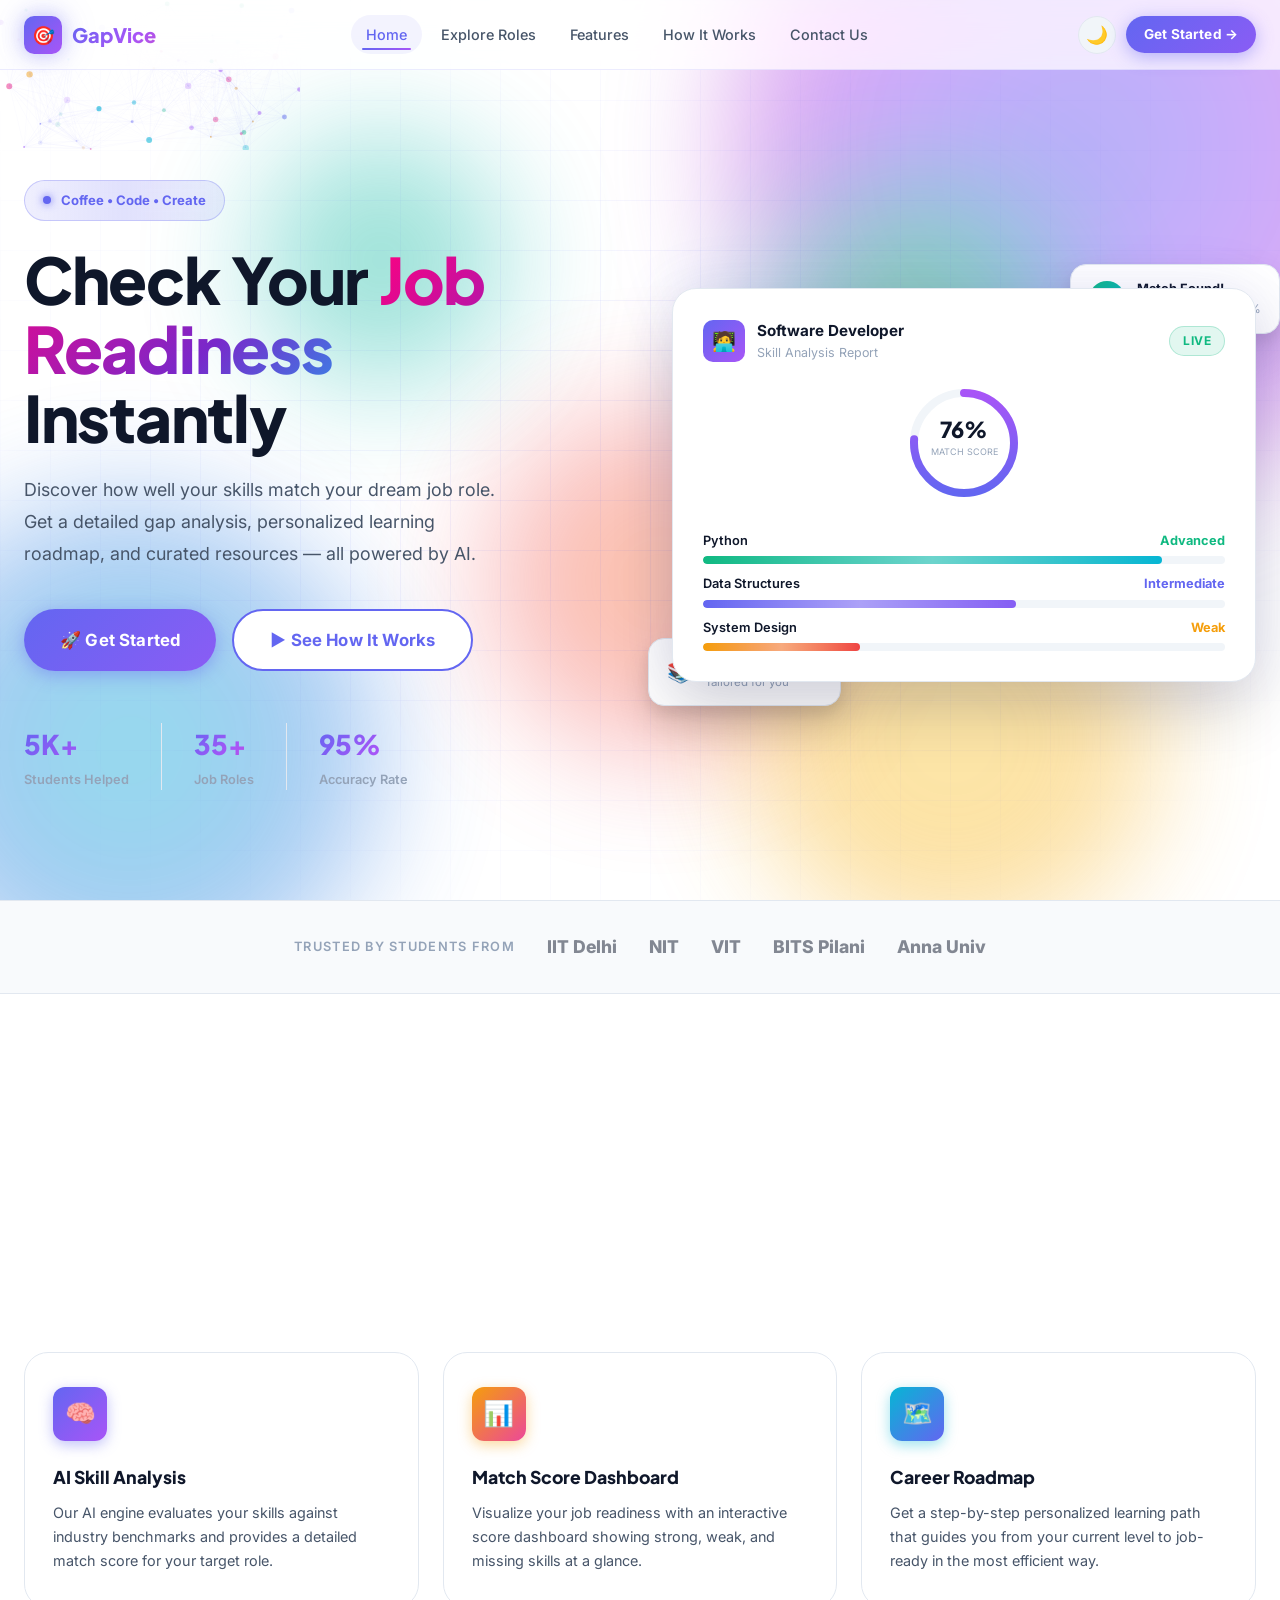
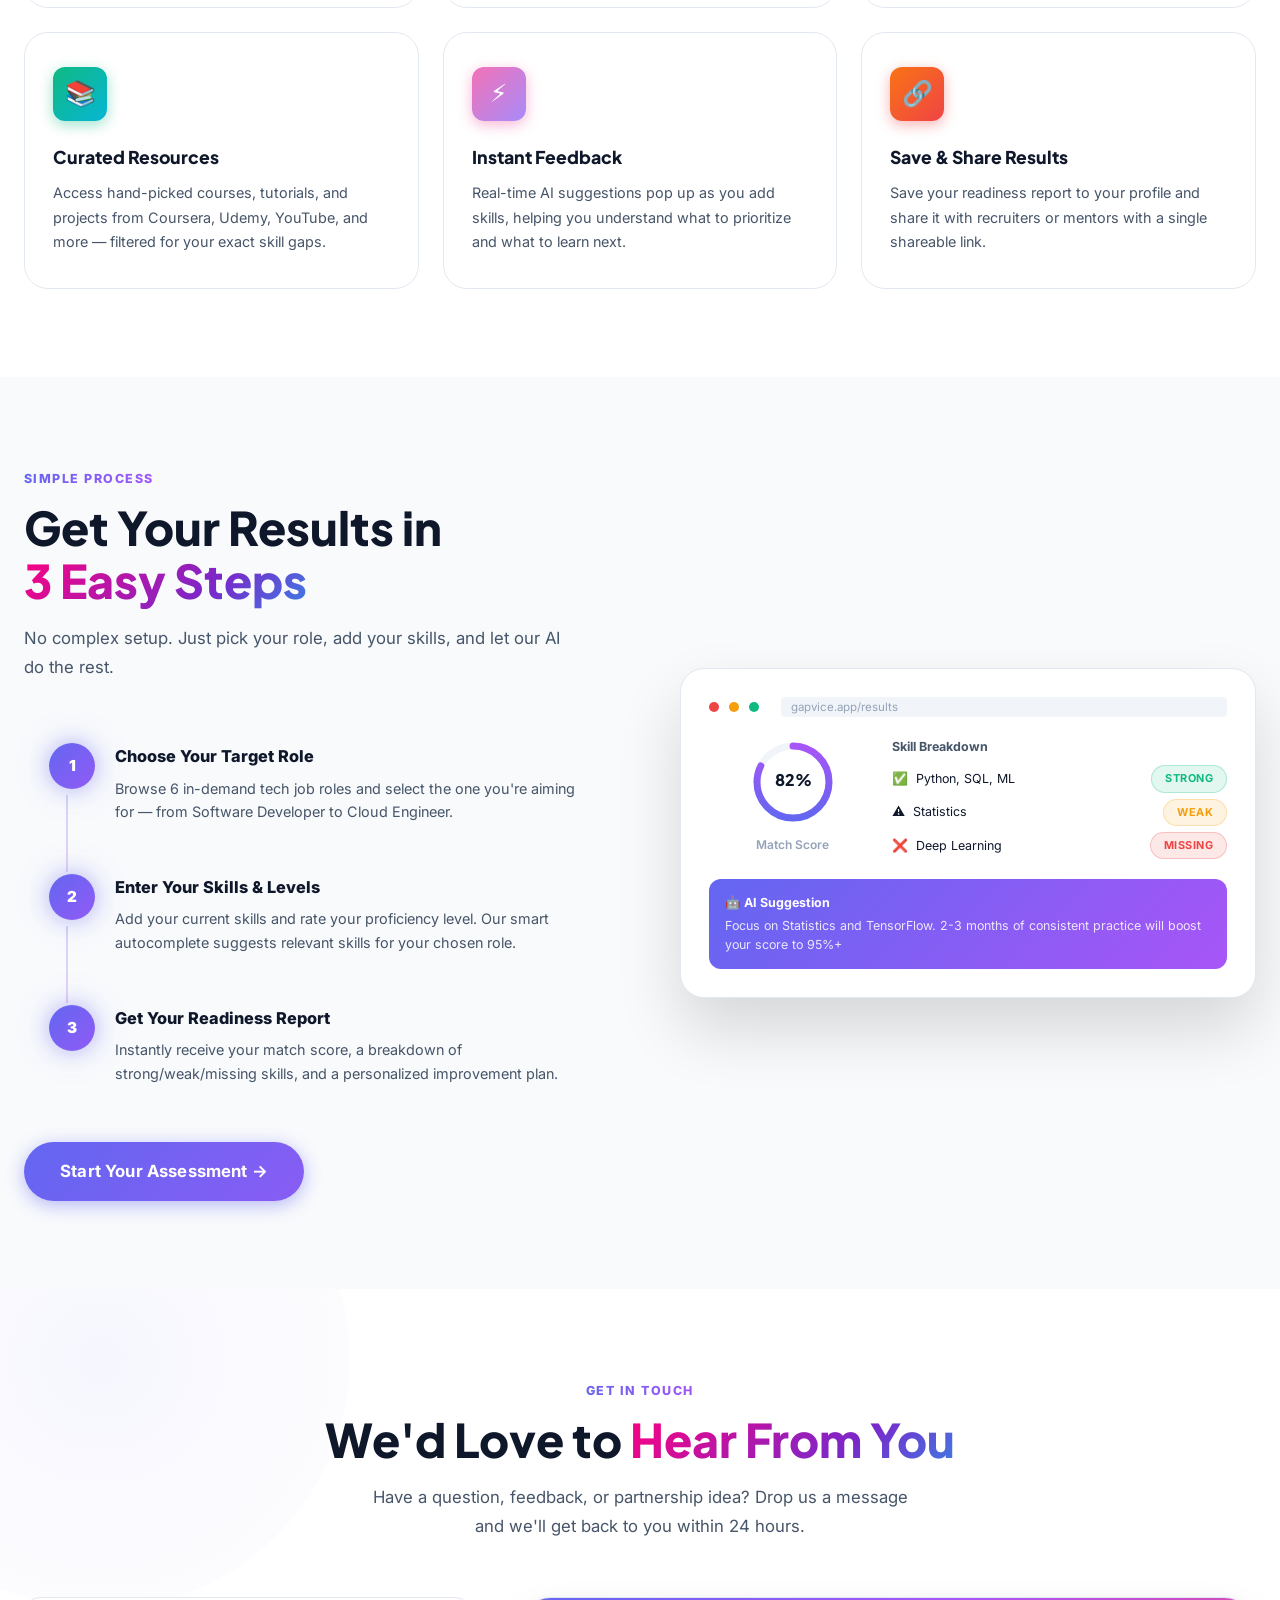
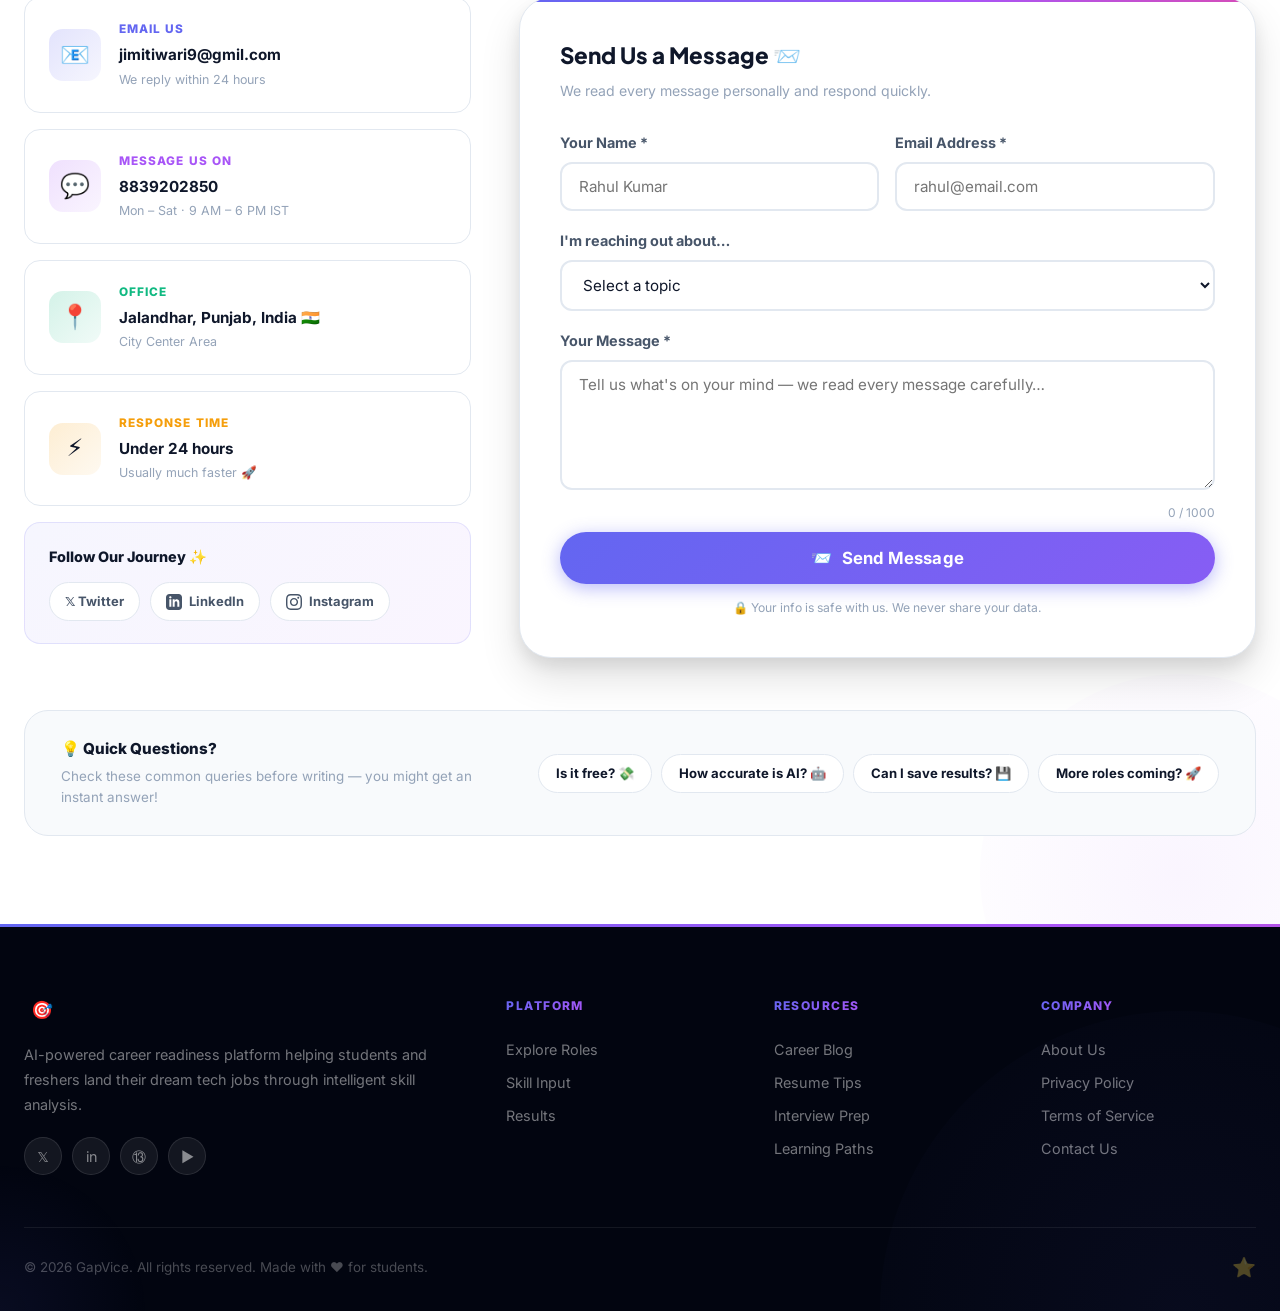
==== commit 72b9ec3d: "Update index.html" ====
--- a/index.html
+++ b/index.html
@@ -67,7 +67,8 @@
       <div class="hero-left">
         <div class="hero-badge">
           <span class="dot"></span>
-          AI-Powered Career Intelligence
+          Coffee • Code • Create
+
         </div>
         <h1 class="hero-title" id="dynamicHeroTitle">
           Check Your <span class="text-gradient">Job Readiness</span><br />Instantly
--- a/styles.css
+++ b/styles.css
@@ -0,0 +1,1971 @@
+/* =========================================
+   GapVice — Enhanced Design System v2
+   Rich Colors · Deep Animations · Premium Feel
+   ========================================= */
+
+@import url('https://fonts.googleapis.com/css2?family=Inter:wght@300;400;500;600;700;800;900&family=Plus+Jakarta+Sans:wght@400;500;600;700;800;900&display=swap');
+
+/* ══════════════════════════════════════════
+   CSS CUSTOM PROPERTIES
+══════════════════════════════════════════ */
+:root {
+  /* Core palette */
+  --primary:        #6366f1;
+  --primary-dark:   #4f46e5;
+  --primary-light:  #818cf8;
+  --primary-glow:   rgba(99,102,241,.45);
+
+  --secondary:      #a855f7;
+  --secondary-dark: #9333ea;
+  --secondary-light:#c084fc;
+  --secondary-glow: rgba(168,85,247,.45);
+
+  --accent:         #06b6d4;
+  --accent-dark:    #0891b2;
+  --accent-glow:    rgba(6,182,212,.4);
+
+  --pink:           #ec4899;
+  --pink-light:     #f472b6;
+  --pink-glow:      rgba(236,72,153,.4);
+
+  --orange:         #f97316;
+  --orange-light:   #fb923c;
+
+  --success:        #10b981;
+  --success-dark:   #059669;
+  --warning:        #f59e0b;
+  --danger:         #ef4444;
+  --info:           #3b82f6;
+
+  /* Backgrounds */
+  --bg:             #ffffff;
+  --bg-secondary:   #f8fafc;
+  --bg-card:        #ffffff;
+  --surface:        #f1f5f9;
+  --surface-hover:  #e2e8f0;
+  --border:         #e2e8f0;
+  --border-focus:   #6366f1;
+
+  /* Text */
+  --text-primary:   #0f172a;
+  --text-secondary: #475569;
+  --text-muted:     #94a3b8;
+  --text-inverse:   #ffffff;
+
+  /* Gradients */
+  --grad-primary:   linear-gradient(135deg,#6366f1 0%,#a855f7 100%);
+  --grad-aurora:    linear-gradient(135deg,#6366f1 0%,#a855f7 40%,#ec4899 100%);
+  --grad-ocean:     linear-gradient(135deg,#06b6d4 0%,#6366f1 100%);
+  --grad-fire:      linear-gradient(135deg,#f97316 0%,#ef4444 100%);
+  --grad-mint:      linear-gradient(135deg,#10b981 0%,#06b6d4 100%);
+  --grad-sunset:    linear-gradient(135deg,#f59e0b 0%,#ec4899 100%);
+  --grad-cosmic:    linear-gradient(135deg,#1e1b4b 0%,#4c1d95 50%,#831843 100%);
+  --grad-candy:     linear-gradient(135deg,#f472b6 0%,#a78bfa 100%);
+  --grad-hero:      linear-gradient(135deg,#667eea 0%,#764ba2 100%);
+  --grad-neon:      linear-gradient(135deg,#00f5ff 0%,#7b2ff7 100%);
+  --grad-sunshine:  linear-gradient(135deg,#fcd34d 0%,#f59e0b 100%);
+  --grad-forest:    linear-gradient(135deg,#10b981 0%,#047857 100%);
+  --grad-lavender:  linear-gradient(135deg,#a78bfa 0%,#c084fc 100%);
+  --grad-cyber:     linear-gradient(135deg,#39ff14 0%,#0ff 100%);
+  --grad-volcano:   linear-gradient(135deg,#ff4b2b 0%,#ff416c 100%);
+
+  /* Shadows */
+  --shadow-sm:   0 1px 3px rgba(0,0,0,.08),0 1px 2px rgba(0,0,0,.06);
+  --shadow:      0 4px 6px rgba(0,0,0,.07),0 2px 4px rgba(0,0,0,.06);
+  --shadow-md:   0 10px 25px rgba(0,0,0,.10),0 4px 10px rgba(0,0,0,.06);
+  --shadow-lg:   0 20px 40px rgba(0,0,0,.12),0 8px 16px rgba(0,0,0,.08);
+  --shadow-xl:   0 32px 64px rgba(0,0,0,.14);
+  --shadow-glow:        0 0 20px rgba(99,102,241,.4),0 0 40px rgba(99,102,241,.15);
+  --shadow-glow-purple: 0 0 20px rgba(168,85,247,.4),0 0 40px rgba(168,85,247,.15);
+  --shadow-glow-cyan:   0 0 20px rgba(6,182,212,.4);
+  --shadow-glow-pink:   0 0 20px rgba(236,72,153,.4);
+  --shadow-glow-green:  0 0 20px rgba(16,185,129,.4);
+
+  /* Radii */
+  --radius-sm: 8px;
+  --radius:    12px;
+  --radius-md: 16px;
+  --radius-lg: 24px;
+  --radius-xl: 32px;
+  --radius-full: 9999px;
+
+  /* Fonts */
+  --font-body:    'Inter', system-ui, sans-serif;
+  --font-display: 'Plus Jakarta Sans', system-ui, sans-serif;
+
+  /* Transitions */
+  --t:        all .25s cubic-bezier(.4,0,.2,1);
+  --t-slow:   all .45s cubic-bezier(.4,0,.2,1);
+  --t-bounce: all .4s cubic-bezier(.34,1.56,.64,1);
+  --t-spring: all .5s cubic-bezier(.175,.885,.32,1.275);
+
+  --nav-height: 70px;
+}
+
+/* ── Dark Mode ── */
+[data-theme="dark"] {
+  --bg:            #080b14;
+  --bg-secondary:  #0f172a;
+  --bg-card:       #141c2f;
+  --surface:       #1e2d47;
+  --surface-hover: #253550;
+  --border:        #1e2d47;
+  --text-primary:  #f0f4ff;
+  --text-secondary:#94aad4;
+  --text-muted:    #4a6080;
+  --shadow-sm:  0 1px 3px rgba(0,0,0,.5);
+  --shadow:     0 4px 6px rgba(0,0,0,.4);
+  --shadow-md:  0 10px 25px rgba(0,0,0,.5);
+  --shadow-lg:  0 20px 40px rgba(0,0,0,.6);
+  --shadow-glow:        0 0 25px rgba(99,102,241,.6),0 0 50px rgba(99,102,241,.2);
+  --shadow-glow-purple: 0 0 25px rgba(168,85,247,.6),0 0 50px rgba(168,85,247,.2);
+}
+
+/* ══════════════════════════════════════════
+   RESET & BASE
+══════════════════════════════════════════ */
+*, *::before, *::after { box-sizing: border-box; margin: 0; padding: 0; }
+html { scroll-behavior: smooth; }
+body {
+  font-family: var(--font-body);
+  background: var(--bg);
+  color: var(--text-primary);
+  line-height: 1.6;
+  transition: background .35s ease, color .35s ease;
+  overflow-x: hidden;
+}
+/* Custom scrollbar */
+::-webkit-scrollbar { width: 6px; }
+::-webkit-scrollbar-track { background: var(--bg-secondary); }
+::-webkit-scrollbar-thumb {
+  background: var(--grad-primary);
+  border-radius: 6px;
+}
+img { max-width: 100%; }
+a { color: inherit; text-decoration: none; }
+button { cursor: pointer; border: none; background: none; font-family: inherit; }
+input, select, textarea { font-family: inherit; }
+ul { list-style: none; }
+
+/* Selection highlight */
+::selection { background: rgba(99,102,241,.25); color: var(--primary); }
+
+/* ══════════════════════════════════════════
+   KEYFRAMES LIBRARY
+══════════════════════════════════════════ */
+@keyframes shimmer        { 0%{transform:translateX(-100%)} 100%{transform:translateX(100%)} }
+@keyframes shimmerY       { 0%{transform:translateY(-100%)} 100%{transform:translateY(100%)} }
+@keyframes tagPop         { 0%{transform:scale(.7);opacity:0} 80%{transform:scale(1.08)} 100%{transform:scale(1);opacity:1} }
+@keyframes dropIn         { 0%{opacity:0;transform:translateY(-10px)} 100%{opacity:1;transform:translateY(0)} }
+@keyframes fadeUp         { 0%{opacity:0;transform:translateY(32px)} 100%{opacity:1;transform:translateY(0)} }
+@keyframes fadeDown       { 0%{opacity:0;transform:translateY(-24px)} 100%{opacity:1;transform:translateY(0)} }
+@keyframes fadeIn         { 0%{opacity:0} 100%{opacity:1} }
+@keyframes float          { 0%,100%{transform:translateY(0) rotate(0deg)} 33%{transform:translateY(-14px) rotate(1deg)} 66%{transform:translateY(-7px) rotate(-1deg)} }
+@keyframes floatReverse   { 0%,100%{transform:translateY(0) rotate(0deg)} 50%{transform:translateY(10px) rotate(2deg)} }
+@keyframes pulse          { 0%,100%{transform:scale(1);opacity:1} 50%{transform:scale(1.08);opacity:.75} }
+@keyframes pulseSoft      { 0%,100%{opacity:1} 50%{opacity:.55} }
+@keyframes spin           { to{transform:rotate(360deg)} }
+@keyframes spinSlow       { to{transform:rotate(360deg)} }
+@keyframes scaleIn        { 0%{opacity:0;transform:scale(.85)} 100%{opacity:1;transform:scale(1)} }
+@keyframes bounceIn       { 0%{transform:scale(0);opacity:0} 55%{transform:scale(1.18)} 75%{transform:scale(.95)} 100%{transform:scale(1);opacity:1} }
+@keyframes slideInLeft    { 0%{opacity:0;transform:translateX(-48px)} 100%{opacity:1;transform:translateX(0)} }
+@keyframes slideInRight   { 0%{opacity:0;transform:translateX(48px)} 100%{opacity:1;transform:translateX(0)} }
+@keyframes slideUp        { 0%{opacity:0;transform:translateY(24px)} 100%{opacity:1;transform:translateY(0)} }
+@keyframes gradientMove   { 0%{background-position:0% 50%} 50%{background-position:100% 50%} 100%{background-position:0% 50%} }
+@keyframes borderSpin     { to{transform:rotate(360deg)} }
+@keyframes glowPulse      { 0%,100%{box-shadow:0 0 15px rgba(99,102,241,.4)} 50%{box-shadow:0 0 35px rgba(99,102,241,.7),0 0 60px rgba(168,85,247,.3)} }
+@keyframes glowPulseGreen { 0%,100%{box-shadow:0 0 10px rgba(16,185,129,.3)} 50%{box-shadow:0 0 30px rgba(16,185,129,.6)} }
+@keyframes glowPulsePink  { 0%,100%{box-shadow:0 0 10px rgba(236,72,153,.3)} 50%{box-shadow:0 0 30px rgba(236,72,153,.6)} }
+@keyframes glowPulseCyan  { 0%,100%{box-shadow:0 0 10px rgba(6,182,212,.3)} 50%{box-shadow:0 0 30px rgba(6,182,212,.6)} }
+@keyframes ripple         { 0%{transform:scale(0);opacity:1} 100%{transform:scale(4);opacity:0} }
+@keyframes neonFlicker    { 0%,19%,21%,23%,25%,54%,56%,100%{opacity:1} 20%,24%,55%{opacity:.4} }
+@keyframes orbit          { 0%{transform:rotate(0deg) translateX(80px) rotate(0deg)} 100%{transform:rotate(360deg) translateX(80px) rotate(-360deg)} }
+@keyframes morphBlob      { 0%,100%{border-radius:60% 40% 30% 70%/60% 30% 70% 40%} 33%{border-radius:30% 60% 70% 40%/50% 60% 30% 60%} 66%{border-radius:50% 60% 30% 40%/30% 40% 60% 50%} }
+@keyframes textGlow       { 0%,100%{text-shadow:0 0 10px rgba(99,102,241,.5)} 50%{text-shadow:0 0 20px rgba(168,85,247,.8),0 0 40px rgba(99,102,241,.4)} }
+@keyframes borderGlow     { 0%,100%{border-color:rgba(99,102,241,.3)} 50%{border-color:rgba(168,85,247,.7)} }
+@keyframes countUp        { 0%{opacity:0;transform:translateY(10px)} 100%{opacity:1;transform:translateY(0)} }
+@keyframes cardFlip       { 0%{transform:rotateY(0deg)} 100%{transform:rotateY(10deg)} }
+@keyframes scanLine       { 0%{top:0%} 100%{top:100%} }
+@keyframes rotateBg       { 0%{transform:rotate(0deg) scale(1.5)} 100%{transform:rotate(360deg) scale(1.5)} }
+@keyframes particleDrift  { 0%{transform:translateY(0) translateX(0) scale(1);opacity:.8} 100%{transform:translateY(-100vh) translateX(20px) scale(0);opacity:0} }
+@keyframes starTwinkle    { 0%,100%{opacity:.2;transform:scale(.8)} 50%{opacity:1;transform:scale(1.2)} }
+@keyframes waveMove       { 0%{background-position:0% 50%} 100%{background-position:200% 50%} }
+
+/* ── Utility Animation Classes ── */
+.animate-fade-up     { animation: fadeUp .65s cubic-bezier(.4,0,.2,1) both; }
+.animate-fade-in     { animation: fadeIn .5s ease both; }
+.animate-float       { animation: float 5s ease-in-out infinite; }
+.animate-float-r     { animation: floatReverse 4s ease-in-out infinite; }
+.animate-pulse       { animation: pulse 3s ease-in-out infinite; }
+.animate-pulse-soft  { animation: pulseSoft 2.5s ease-in-out infinite; }
+.animate-spin        { animation: spin .8s linear infinite; }
+.animate-spin-slow   { animation: spinSlow 8s linear infinite; }
+.animate-bounce-in   { animation: bounceIn .7s cubic-bezier(.34,1.56,.64,1) both; }
+.animate-glow        { animation: glowPulse 2.5s ease-in-out infinite; }
+.animate-morph       { animation: morphBlob 8s ease-in-out infinite; }
+.animate-gradient    { background-size:200%; animation: gradientMove 4s ease infinite; }
+.animate-neon        { animation: neonFlicker 3s infinite; }
+
+.animate-delay-1 { animation-delay:.1s; }
+.animate-delay-2 { animation-delay:.2s; }
+.animate-delay-3 { animation-delay:.3s; }
+.animate-delay-4 { animation-delay:.4s; }
+.animate-delay-5 { animation-delay:.5s; }
+.animate-delay-6 { animation-delay:.6s; }
+.animate-delay-7 { animation-delay:.7s; }
+.animate-delay-8 { animation-delay:.8s; }
+
+/* Scroll reveal */
+.reveal {
+  opacity: 0;
+  transform: translateY(36px);
+  transition: opacity .75s cubic-bezier(.4,0,.2,1), transform .75s cubic-bezier(.4,0,.2,1);
+}
+.reveal.visible { opacity: 1; transform: none; }
+.reveal-left  { opacity:0;transform:translateX(-40px);transition:opacity .75s ease,transform .75s ease; }
+.reveal-right { opacity:0;transform:translateX(40px); transition:opacity .75s ease,transform .75s ease; }
+.reveal-left.visible, .reveal-right.visible { opacity:1;transform:none; }
+
+/* ══════════════════════════════════════════
+   NAVIGATION
+══════════════════════════════════════════ */
+.navbar {
+  position: fixed;
+  top: 0; left: 0; right: 0;
+  height: var(--nav-height);
+  background: rgba(255,255,255,.75);
+  backdrop-filter: blur(24px) saturate(180%);
+  -webkit-backdrop-filter: blur(24px) saturate(180%);
+  border-bottom: 1px solid rgba(99,102,241,.12);
+  z-index: 1000;
+  transition: var(--t);
+}
+[data-theme="dark"] .navbar {
+  background: rgba(8,11,20,.8);
+  border-bottom-color: rgba(99,102,241,.18);
+}
+.navbar.scrolled {
+  box-shadow: 0 4px 30px rgba(99,102,241,.12);
+}
+/* Rainbow top border animation on scroll */
+.navbar.scrolled::after {
+  content: '';
+  position: absolute;
+  bottom: 0; left: 0; right: 0;
+  height: 2px;
+  background: linear-gradient(90deg,#6366f1,#a855f7,#ec4899,#06b6d4,#10b981,#6366f1);
+  background-size: 300%;
+  animation: gradientMove 3s ease infinite;
+}
+.nav-container {
+  max-width: 1280px;
+  margin: 0 auto;
+  padding: 0 24px;
+  height: 100%;
+  display: flex; align-items: center; justify-content: space-between;
+  gap: 24px;
+}
+.nav-logo {
+  display: flex; align-items: center; gap: 10px;
+  font-family: var(--font-display);
+  font-weight: 800;
+  font-size: 1.25rem;
+}
+.nav-logo .logo-icon {
+  width: 38px; height: 38px;
+  background: var(--grad-primary);
+  border-radius: 10px;
+  display: flex; align-items: center; justify-content: center;
+  font-size: 1.15rem;
+  box-shadow: var(--shadow-glow);
+  transition: var(--t-bounce);
+  animation: glowPulse 3s ease-in-out infinite;
+}
+.nav-logo:hover .logo-icon { transform: scale(1.12) rotate(-8deg); box-shadow: var(--shadow-glow-purple); }
+.nav-logo span {
+  background: var(--grad-aurora);
+  background-size: 200%;
+  -webkit-background-clip: text;
+  -webkit-text-fill-color: transparent;
+  background-clip: text;
+  animation: gradientMove 4s ease infinite;
+}
+.nav-links { display: flex; align-items: center; gap: 4px; }
+.nav-link {
+  padding: 8px 15px;
+  border-radius: var(--radius-full);
+  font-size: .9rem;
+  font-weight: 500;
+  color: var(--text-secondary);
+  transition: var(--t);
+  position: relative;
+}
+.nav-link::after {
+  content: '';
+  position: absolute;
+  bottom: 4px; left: 50%; right: 50%;
+  height: 2px;
+  background: var(--grad-primary);
+  border-radius: 2px;
+  transition: all .3s ease;
+}
+.nav-link:hover::after, .nav-link.active::after { left: 15%; right: 15%; }
+.nav-link:hover, .nav-link.active {
+  color: var(--primary);
+  background: rgba(99,102,241,.08);
+}
+.nav-actions { display: flex; align-items: center; gap: 10px; }
+.btn-dark-mode {
+  width: 38px; height: 38px;
+  border-radius: var(--radius-full);
+  display: flex; align-items: center; justify-content: center;
+  font-size: 1.1rem;
+  color: var(--text-secondary);
+  background: var(--surface);
+  transition: var(--t-bounce);
+  border: 1px solid var(--border);
+}
+.btn-dark-mode:hover {
+  background: var(--grad-primary);
+  color: #fff;
+  transform: rotate(30deg) scale(1.1);
+  box-shadow: var(--shadow-glow);
+  border-color: transparent;
+}
+.nav-hamburger {
+  display: none;
+  flex-direction: column; gap: 5px;
+  width: 38px; height: 38px;
+  align-items: center; justify-content: center;
+  border-radius: var(--radius-sm);
+  background: var(--surface);
+  transition: var(--t);
+  border: 1px solid var(--border);
+}
+.nav-hamburger span {
+  display: block;
+  width: 20px; height: 2px;
+  background: var(--text-primary);
+  border-radius: 2px;
+  transition: var(--t);
+}
+
+/* Mobile Menu */
+.mobile-menu {
+  position: fixed;
+  top: var(--nav-height); left: 0; right: 0;
+  background: var(--bg-card);
+  border-bottom: 1px solid var(--border);
+  z-index: 999;
+  padding: 16px 24px;
+  display: flex; flex-direction: column; gap: 4px;
+  transform: translateY(-100%);
+  opacity: 0;
+  transition: transform .35s cubic-bezier(.4,0,.2,1), opacity .35s ease;
+  box-shadow: var(--shadow-lg);
+}
+.mobile-menu.open { transform: translateY(0); opacity: 1; }
+.mobile-nav-link {
+  padding: 12px 16px;
+  border-radius: var(--radius);
+  font-weight: 500;
+  color: var(--text-secondary);
+  transition: var(--t);
+  display: flex; align-items: center; gap: 10px;
+}
+.mobile-nav-link:hover { background: rgba(99,102,241,.08); color: var(--primary); transform: translateX(6px); }
+
+/* ══════════════════════════════════════════
+   BUTTONS — Enhanced
+══════════════════════════════════════════ */
+.btn {
+  display: inline-flex; align-items: center; justify-content: center;
+  gap: 8px;
+  padding: 12px 26px;
+  border-radius: var(--radius-full);
+  font-size: .95rem;
+  font-weight: 700;
+  transition: var(--t-bounce);
+  position: relative;
+  overflow: hidden;
+  white-space: nowrap;
+  letter-spacing: .01em;
+  cursor: pointer;
+}
+/* Ripple on click */
+.btn .ripple-el {
+  position: absolute;
+  border-radius: 50%;
+  background: rgba(255,255,255,.35);
+  transform: scale(0);
+  animation: ripple .6s linear;
+  pointer-events: none;
+}
+/* Shine sweep */
+.btn::before {
+  content: '';
+  position: absolute;
+  top: 0; left: -75%;
+  width: 50%; height: 100%;
+  background: linear-gradient(90deg,transparent,rgba(255,255,255,.28),transparent);
+  transform: skewX(-20deg);
+  transition: left .5s ease;
+}
+.btn:hover::before { left: 130%; }
+.btn:active { transform: scale(.96); }
+
+.btn-primary {
+  background: var(--grad-primary);
+  background-size: 200%;
+  color: #fff;
+  box-shadow: 0 4px 18px rgba(99,102,241,.45);
+  animation: gradientMove 4s ease infinite;
+}
+.btn-primary:hover {
+  box-shadow: 0 8px 30px rgba(99,102,241,.6), 0 0 0 4px rgba(99,102,241,.15);
+  transform: translateY(-3px) scale(1.02);
+}
+
+.btn-secondary {
+  background: var(--bg-card);
+  color: var(--primary);
+  border: 2px solid var(--primary);
+  position: relative;
+  z-index: 1;
+}
+.btn-secondary::after {
+  content: '';
+  position: absolute;
+  inset: 0;
+  background: var(--grad-primary);
+  opacity: 0;
+  transition: opacity .3s ease;
+  z-index: -1;
+  border-radius: inherit;
+}
+.btn-secondary:hover {
+  color: #fff;
+  border-color: transparent;
+  transform: translateY(-3px);
+  box-shadow: 0 8px 25px rgba(99,102,241,.4);
+}
+.btn-secondary:hover::after { opacity: 1; }
+
+.btn-ghost {
+  background: var(--surface);
+  color: var(--text-secondary);
+  border: 1px solid var(--border);
+}
+.btn-ghost:hover {
+  background: var(--grad-primary);
+  color: #fff;
+  border-color: transparent;
+  box-shadow: var(--shadow-glow);
+}
+
+.btn-success {
+  background: var(--grad-mint);
+  background-size: 200%;
+  color: #fff;
+  box-shadow: 0 4px 18px rgba(16,185,129,.4);
+  animation: gradientMove 4s ease infinite;
+}
+.btn-success:hover {
+  box-shadow: 0 8px 30px rgba(16,185,129,.55);
+  transform: translateY(-3px);
+}
+
+.btn-aurora {
+  background: var(--grad-aurora);
+  background-size: 200%;
+  color: #fff;
+  box-shadow: 0 4px 18px rgba(236,72,153,.4);
+  animation: gradientMove 5s ease infinite;
+}
+.btn-aurora:hover { box-shadow: 0 8px 30px rgba(236,72,153,.5); transform: translateY(-3px); }
+
+.btn-lg { padding: 16px 36px; font-size: 1.05rem; }
+.btn-sm { padding: 8px 18px; font-size: .85rem; }
+.btn-icon { width: 42px; height: 42px; padding: 0; }
+
+/* ══════════════════════════════════════════
+   LAYOUT
+══════════════════════════════════════════ */
+.container    { max-width: 1280px; margin: 0 auto; padding: 0 24px; }
+.container-sm { max-width: 880px;  margin: 0 auto; padding: 0 24px; }
+.section    { padding: 88px 0; }
+.section-sm { padding: 52px 0; }
+.page-content { padding-top: var(--nav-height); }
+.grid   { display: grid; gap: 24px; }
+.grid-2 { grid-template-columns: repeat(2,1fr); }
+.grid-3 { grid-template-columns: repeat(3,1fr); }
+.grid-4 { grid-template-columns: repeat(4,1fr); }
+.flex         { display: flex; }
+.flex-center  { display: flex; align-items: center; justify-content: center; }
+.flex-between { display: flex; align-items: center; justify-content: space-between; }
+.text-center  { text-align: center; }
+
+/* Animated gradient text */
+.text-gradient {
+  background: linear-gradient(135deg, #ff007f, #7928ca, #00d4ff, #10b981, #f59e0b);
+  background-size: 300%;
+  -webkit-background-clip: text;
+  -webkit-text-fill-color: transparent;
+  background-clip: text;
+  animation: gradientMove 5s ease infinite;
+}
+.text-gradient-ocean {
+  background: var(--grad-ocean);
+  background-size: 200%;
+  -webkit-background-clip: text;
+  -webkit-text-fill-color: transparent;
+  background-clip: text;
+  animation: gradientMove 4s ease infinite;
+}
+.text-gradient-fire {
+  background: var(--grad-fire);
+  background-size: 200%;
+  -webkit-background-clip: text;
+  -webkit-text-fill-color: transparent;
+  background-clip: text;
+  animation: gradientMove 4s ease infinite;
+}
+.text-gradient-mint {
+  background: var(--grad-mint);
+  background-size: 200%;
+  -webkit-background-clip: text;
+  -webkit-text-fill-color: transparent;
+  background-clip: text;
+  animation: gradientMove 4s ease infinite;
+}
+
+/* ── Badges — Enhanced ── */
+.badge {
+  display: inline-flex; align-items: center; gap: 6px;
+  padding: 4px 13px;
+  border-radius: var(--radius-full);
+  font-size: .75rem; font-weight: 700;
+  letter-spacing: .04em;
+  text-transform: uppercase;
+  border: 1px solid transparent;
+  transition: var(--t);
+}
+.badge-primary { background: rgba(99,102,241,.12); color: var(--primary); border-color: rgba(99,102,241,.25); }
+.badge-success { background: rgba(16,185,129,.12); color: var(--success); border-color: rgba(16,185,129,.25); }
+.badge-warning { background: rgba(245,158,11,.12); color: var(--warning); border-color: rgba(245,158,11,.25); }
+.badge-danger  { background: rgba(239,68,68,.12); color: var(--danger); border-color: rgba(239,68,68,.25); }
+.badge-purple  { background: rgba(168,85,247,.12); color: var(--secondary); border-color: rgba(168,85,247,.25); }
+.badge-pink    { background: rgba(236,72,153,.12); color: var(--pink); border-color: rgba(236,72,153,.25); }
+.badge-cyan    { background: rgba(6,182,212,.12); color: var(--accent); border-color: rgba(6,182,212,.25); }
+.badge-fire    {
+  background: var(--grad-fire);
+  color: #fff;
+  box-shadow: 0 2px 10px rgba(239,68,68,.3);
+  animation: glowPulsePink 2.5s ease-in-out infinite;
+}
+.badge-live {
+  background: var(--grad-mint);
+  color: #fff;
+  animation: glowPulseGreen 2.5s ease-in-out infinite;
+}
+
+/* ── Section Headers ── */
+.section-label {
+  font-size: .78rem;
+  font-weight: 800;
+  letter-spacing: .12em;
+  text-transform: uppercase;
+  background: var(--grad-primary);
+  -webkit-background-clip: text;
+  -webkit-text-fill-color: transparent;
+  background-clip: text;
+  margin-bottom: 12px;
+  display: inline-block;
+}
+.section-title {
+  font-family: var(--font-display);
+  font-size: clamp(1.8rem,4vw,2.9rem);
+  font-weight: 900;
+  color: var(--text-primary);
+  line-height: 1.15;
+  margin-bottom: 16px;
+}
+.section-desc {
+  font-size: 1.05rem;
+  color: var(--text-secondary);
+  max-width: 560px;
+  line-height: 1.75;
+}
+
+/* ══════════════════════════════════════════
+   CARDS — Premium
+══════════════════════════════════════════ */
+.card {
+  background: var(--bg-card);
+  border: 1px solid var(--border);
+  border-radius: var(--radius-md);
+  padding: 26px;
+  transition: transform .35s var(--t-bounce), box-shadow .35s ease, border-color .25s ease;
+  position: relative;
+  overflow: hidden;
+}
+/* Animated gradient top border on hover */
+.card::after {
+  content: '';
+  position: absolute;
+  top: 0; left: 0; right: 0;
+  height: 3px;
+  background: var(--grad-aurora);
+  background-size: 200%;
+  transform: scaleX(0);
+  transform-origin: left;
+  transition: transform .4s ease;
+  animation: gradientMove 3s ease infinite paused;
+}
+.card:hover::after { transform: scaleX(1); animation-play-state: running; }
+.card:hover {
+  transform: translateY(-6px);
+  box-shadow: 0 20px 50px rgba(99,102,241,.12), 0 4px 12px rgba(0,0,0,.08);
+  border-color: rgba(99,102,241,.25);
+}
+/* Card soft glow on hover */
+.card:hover .card-glow {
+  opacity: 1;
+}
+.card-glow {
+  position: absolute;
+  inset: -1px;
+  border-radius: inherit;
+  background: var(--grad-primary);
+  opacity: 0;
+  filter: blur(20px);
+  transition: opacity .4s ease;
+  z-index: -1;
+}
+.card-glass {
+  background: rgba(255,255,255,.55);
+  backdrop-filter: blur(20px) saturate(180%);
+  border: 1px solid rgba(255,255,255,.4);
+}
+[data-theme="dark"] .card-glass {
+  background: rgba(20,28,47,.6);
+  border-color: rgba(99,102,241,.15);
+}
+
+/* Gradient border card */
+.card-gradient-border {
+  position: relative;
+  background: var(--bg-card);
+  border: none;
+}
+.card-gradient-border::before {
+  content: '';
+  position: absolute;
+  inset: 0;
+  padding: 1.5px;
+  border-radius: inherit;
+  background: var(--grad-aurora);
+  -webkit-mask: linear-gradient(#fff 0 0) content-box, linear-gradient(#fff 0 0);
+  -webkit-mask-composite: xor;
+  mask-composite: exclude;
+  opacity: .4;
+  transition: opacity .3s ease;
+}
+.card-gradient-border:hover::before { opacity: 1; }
+
+/* ══════════════════════════════════════════
+   STEP INDICATOR — Enhanced
+══════════════════════════════════════════ */
+.step-indicator {
+  display: flex; align-items: center; justify-content: center;
+  margin-bottom: 44px;
+}
+.step-wrapper { display: flex; flex-direction: column; align-items: center; gap: 7px; }
+.step-circle {
+  width: 44px; height: 44px;
+  border-radius: 50%;
+  background: var(--surface);
+  border: 2px solid var(--border);
+  display: flex; align-items: center; justify-content: center;
+  font-size: .88rem; font-weight: 800;
+  color: var(--text-muted);
+  transition: var(--t-spring);
+  position: relative; z-index: 1;
+}
+.step.active .step-circle {
+  background: var(--grad-primary);
+  border-color: transparent;
+  color: #fff;
+  box-shadow: var(--shadow-glow);
+  animation: glowPulse 2.5s ease-in-out infinite;
+  transform: scale(1.1);
+}
+.step.done .step-circle {
+  background: var(--grad-mint);
+  border-color: transparent;
+  color: #fff;
+  box-shadow: var(--shadow-glow-green);
+}
+.step-label {
+  font-size: .78rem; font-weight: 700;
+  color: var(--text-muted);
+  white-space: nowrap;
+  transition: var(--t);
+}
+.step.active .step-label { color: var(--primary); }
+.step.done .step-label   { color: var(--success); }
+.step-line {
+  flex: 1; height: 3px;
+  background: var(--border);
+  min-width: 60px; max-width: 120px;
+  border-radius: 3px;
+  transition: var(--t-slow);
+  position: relative; overflow: hidden;
+}
+.step-line.done {
+  background: var(--grad-mint);
+}
+.step-line.done::after {
+  content: '';
+  position: absolute;
+  inset: 0;
+  background: linear-gradient(90deg,transparent,rgba(255,255,255,.5),transparent);
+  animation: shimmer 2s infinite;
+}
+
+/* ══════════════════════════════════════════
+   HERO SECTION — Spectacular
+══════════════════════════════════════════ */
+.hero {
+  min-height: 100vh;
+  display: flex; align-items: center;
+  position: relative; overflow: hidden;
+  background: var(--bg);
+  padding-top: var(--nav-height);
+}
+/* Animated mesh background */
+.hero-bg {
+  position: absolute; inset: 0;
+  z-index: 0; overflow: hidden;
+}
+/* Morphing blobs */
+.hero-blob {
+  position: absolute;
+  filter: blur(60px);
+  opacity: .3;
+  border-radius: 50%;
+  animation: float 10s ease-in-out infinite;
+  will-change: transform;
+  transform: translateZ(0);
+}
+.hero-blob-1 {
+  width: 700px; height: 700px;
+  background: radial-gradient(circle,#6366f1,#a855f7,#ec4899);
+  top: -200px; right: -150px;
+  animation-delay: 0s;
+  opacity: .5;
+}
+.hero-blob-2 {
+  width: 500px; height: 500px;
+  background: radial-gradient(circle,#06b6d4,#6366f1);
+  bottom: -100px; left: -120px;
+  animation-delay: 2.5s;
+  opacity: .45;
+}
+.hero-blob-3 {
+  width: 350px; height: 350px;
+  background: radial-gradient(circle,#f97316,#ec4899);
+  top: 45%; left: 38%;
+  animation-delay: 5s;
+  opacity: .4;
+}
+.hero-blob-4 {
+  width: 250px; height: 250px;
+  background: radial-gradient(circle,#10b981,#06b6d4);
+  top: 15%; left: 20%;
+  animation-delay: 3s;
+  opacity: .4;
+}
+.hero-blob-5 {
+  width: 400px; height: 400px;
+  background: radial-gradient(circle,#fcd34d,#f59e0b);
+  top: 60%; right: 10%;
+  animation-delay: 1.5s;
+  opacity: .45;
+}
+.hero-blob-6 {
+  width: 300px; height: 300px;
+  background: radial-gradient(circle,#39ff14,#0ff);
+  top: 20%; left: 60%;
+  animation-delay: 4s;
+  opacity: .4;
+}
+/* Grid pattern */
+.hero-grid-pattern {
+  position: absolute; inset: 0;
+  background-image:
+    linear-gradient(rgba(99,102,241,.07) 1px, transparent 1px),
+    linear-gradient(90deg, rgba(99,102,241,.07) 1px, transparent 1px);
+  background-size: 50px 50px;
+  mask-image: radial-gradient(ellipse 80% 80% at center, black 20%, transparent 80%);
+}
+/* Particles layer (populated by JS) */
+#particles-canvas {
+  position: absolute; inset: 0;
+  z-index: 0; pointer-events: none;
+}
+.hero-content {
+  position: relative; z-index: 1;
+  max-width: 1280px; margin: 0 auto;
+  padding: 64px 24px;
+  display: grid;
+  grid-template-columns: 1fr 1fr;
+  gap: 64px;
+  align-items: center;
+}
+/* Badge */
+.hero-badge {
+  display: inline-flex; align-items: center; gap: 10px;
+  padding: 9px 18px;
+  background: rgba(99,102,241,.1);
+  border: 1px solid rgba(99,102,241,.3);
+  border-radius: var(--radius-full);
+  font-size: .82rem; font-weight: 700;
+  color: var(--primary);
+  margin-bottom: 24px;
+  animation: fadeUp .6s ease both;
+  backdrop-filter: blur(8px);
+  position: relative; overflow: hidden;
+}
+.hero-badge::before {
+  content: '';
+  position: absolute; inset: 0;
+  background: linear-gradient(90deg,transparent,rgba(99,102,241,.1),transparent);
+  animation: shimmer 2.5s infinite;
+}
+.hero-badge .dot {
+  width: 8px; height: 8px;
+  border-radius: 50%;
+  background: var(--primary);
+  animation: pulse 1.8s infinite;
+  box-shadow: 0 0 8px var(--primary);
+}
+.hero-title {
+  font-family: var(--font-display);
+  font-size: clamp(2.4rem,5.5vw,4rem);
+  font-weight: 900; line-height: 1.08;
+  color: var(--text-primary);
+  margin-bottom: 22px;
+  animation: fadeUp .65s .1s ease both;
+  letter-spacing: -.02em;
+}
+.hero-desc {
+  font-size: 1.12rem;
+  color: var(--text-secondary);
+  line-height: 1.8;
+  margin-bottom: 38px;
+  max-width: 480px;
+  animation: fadeUp .65s .2s ease both;
+}
+.hero-actions {
+  display: flex; gap: 16px; flex-wrap: wrap;
+  animation: fadeUp .65s .3s ease both;
+}
+.hero-stats {
+  display: flex; gap: 32px;
+  margin-top: 52px;
+  animation: fadeUp .65s .45s ease both;
+}
+.hero-stat-value {
+  font-family: var(--font-display);
+  font-size: 1.7rem; font-weight: 900;
+  background: var(--grad-aurora);
+  background-size: 200%;
+  -webkit-background-clip: text; -webkit-text-fill-color: transparent; background-clip: text;
+  animation: gradientMove 4s ease infinite;
+}
+.hero-stat-label { font-size: .8rem; color: var(--text-muted); font-weight: 600; margin-top: 3px; }
+
+/* Hero Visual */
+.hero-visual {
+  position: relative;
+  animation: fadeUp .85s .2s ease both;
+}
+.hero-card-main {
+  background: var(--bg-card);
+  border: 1px solid var(--border);
+  border-radius: var(--radius-lg);
+  padding: 30px;
+  box-shadow: var(--shadow-xl), 0 0 60px rgba(99,102,241,.12);
+  position: relative; z-index: 2;
+  animation: float 6s ease-in-out infinite;
+  transition: var(--t);
+}
+[data-theme="dark"] .hero-card-main {
+  border-color: rgba(99,102,241,.2);
+  box-shadow: var(--shadow-xl), 0 0 60px rgba(99,102,241,.15);
+}
+.hero-card-float {
+  position: absolute;
+  background: var(--bg-card);
+  border: 1px solid var(--border);
+  border-radius: var(--radius-md);
+  padding: 14px 18px;
+  box-shadow: var(--shadow-lg);
+  display: flex; align-items: center; gap: 12px;
+  animation: float 4s ease-in-out infinite;
+  transition: var(--t);
+}
+[data-theme="dark"] .hero-card-float { border-color: rgba(99,102,241,.15); }
+.hero-card-float:hover { transform: translateY(-4px) scale(1.04) !important; }
+.hero-card-float-1 { top: -24px; right: -24px; animation-delay: 1.2s; }
+.hero-card-float-2 { bottom: -24px; left: -24px; animation-delay: 2.4s; }
+
+/* ══════════════════════════════════════════
+   PROGRESS BARS — Vivid
+══════════════════════════════════════════ */
+.progress-bar-wrap {
+  background: var(--surface);
+  border-radius: var(--radius-full);
+  height: 8px;
+  overflow: hidden;
+  position: relative;
+}
+.progress-bar-fill {
+  height: 100%;
+  border-radius: var(--radius-full);
+  background: var(--grad-primary);
+  background-size: 200%;
+  animation: gradientMove 3s ease infinite;
+  transition: width 1.3s cubic-bezier(.4,0,.2,1);
+  position: relative;
+}
+.progress-bar-fill::after {
+  content: '';
+  position: absolute; inset: 0;
+  background: linear-gradient(90deg,transparent,rgba(255,255,255,.4),transparent);
+  animation: shimmer 1.8s infinite;
+}
+.progress-bar-wrap.thick { height: 12px; }
+.progress-bar-wrap.thin  { height: 5px; }
+
+/* ══════════════════════════════════════════
+   FEATURES GRID — Pop
+══════════════════════════════════════════ */
+.features-grid { display: grid; grid-template-columns: repeat(3,1fr); gap: 24px; }
+.feature-card {
+  padding: 34px 28px;
+  border-radius: var(--radius-lg);
+  background: var(--bg-card);
+  border: 1px solid var(--border);
+  transition: transform .35s var(--t-bounce), box-shadow .35s ease, border-color .3s ease;
+  position: relative; overflow: hidden;
+  cursor: default;
+}
+.feature-card::before {
+  content: '';
+  position: absolute;
+  top: 0; left: 0; right: 0;
+  height: 4px;
+  transform: scaleX(0);
+  transform-origin: left;
+  transition: transform .4s ease;
+  border-radius: 4px 4px 0 0;
+}
+.feature-card:nth-child(1)::before { background: var(--grad-primary); }
+.feature-card:nth-child(2)::before { background: var(--grad-aurora); }
+.feature-card:nth-child(3)::before { background: var(--grad-ocean); }
+.feature-card:nth-child(4)::before { background: var(--grad-mint); }
+.feature-card:nth-child(5)::before { background: var(--grad-sunset); }
+.feature-card:nth-child(6)::before { background: var(--grad-fire); }
+.feature-card:hover::before { transform: scaleX(1); }
+.feature-card:hover {
+  transform: translateY(-8px) scale(1.01);
+  box-shadow: 0 24px 60px rgba(99,102,241,.14);
+  border-color: rgba(99,102,241,.22);
+}
+/* Glow bg on hover */
+.feature-card::after {
+  content: '';
+  position: absolute; inset: 0;
+  opacity: 0;
+  transition: opacity .4s ease;
+  border-radius: inherit;
+  pointer-events: none;
+}
+.feature-card:nth-child(1)::after { background: radial-gradient(circle at 30% 30%,rgba(99,102,241,.06),transparent 70%); }
+.feature-card:nth-child(2)::after { background: radial-gradient(circle at 30% 30%,rgba(168,85,247,.06),transparent 70%); }
+.feature-card:nth-child(3)::after { background: radial-gradient(circle at 30% 30%,rgba(6,182,212,.06),transparent 70%); }
+.feature-card:nth-child(4)::after { background: radial-gradient(circle at 30% 30%,rgba(16,185,129,.06),transparent 70%); }
+.feature-card:nth-child(5)::after { background: radial-gradient(circle at 30% 30%,rgba(245,158,11,.06),transparent 70%); }
+.feature-card:nth-child(6)::after { background: radial-gradient(circle at 30% 30%,rgba(239,68,68,.06),transparent 70%); }
+.feature-card:hover::after { opacity: 1; }
+
+.feature-icon {
+  width: 54px; height: 54px;
+  border-radius: var(--radius);
+  display: flex; align-items: center; justify-content: center;
+  font-size: 1.55rem;
+  margin-bottom: 22px;
+  transition: var(--t-bounce);
+  position: relative; z-index: 1;
+}
+.feature-card:hover .feature-icon { transform: scale(1.2) rotate(-6deg); }
+.feature-icon-1 { background: var(--grad-primary); color: #fff; box-shadow: 0 4px 14px rgba(99,102,241,.4); }
+.feature-icon-2 { background: var(--grad-sunset);  color: #fff; box-shadow: 0 4px 14px rgba(245,158,11,.4); }
+.feature-icon-3 { background: var(--grad-ocean);   color: #fff; box-shadow: 0 4px 14px rgba(6,182,212,.4); }
+.feature-icon-4 { background: var(--grad-mint);    color: #fff; box-shadow: 0 4px 14px rgba(16,185,129,.4); }
+.feature-icon-5 { background: var(--grad-candy);   color: #fff; box-shadow: 0 4px 14px rgba(236,72,153,.4); }
+.feature-icon-6 { background: var(--grad-fire);    color: #fff; box-shadow: 0 4px 14px rgba(239,68,68,.4); }
+.feature-title { font-family: var(--font-display); font-size: 1.1rem; font-weight: 800; margin-bottom: 10px; position: relative; z-index: 1; }
+.feature-desc  { font-size: .9rem; color: var(--text-secondary); line-height: 1.68; position: relative; z-index: 1; }
+
+/* ══════════════════════════════════════════
+   TESTIMONIALS
+══════════════════════════════════════════ */
+.testimonial-card {
+  background: var(--bg-card);
+  border: 1px solid var(--border);
+  border-radius: var(--radius-lg);
+  padding: 30px;
+  transition: var(--t-bounce);
+  position: relative; overflow: hidden;
+}
+.testimonial-card::before {
+  content: '"';
+  position: absolute;
+  top: -10px; left: 20px;
+  font-size: 8rem; line-height: 1;
+  font-family: Georgia, serif;
+  background: var(--grad-primary);
+  background-size: 200%;
+  -webkit-background-clip: text;
+  -webkit-text-fill-color: transparent;
+  background-clip: text;
+  opacity: .12;
+  animation: gradientMove 4s ease infinite;
+}
+.testimonial-card:hover { transform: translateY(-6px) scale(1.01); box-shadow: 0 20px 50px rgba(99,102,241,.12); border-color: rgba(99,102,241,.2); }
+.testimonial-stars { font-size: 1.1rem; margin-bottom: 16px; filter: drop-shadow(0 2px 6px rgba(245,158,11,.4)); }
+.testimonial-text  { font-size: .95rem; color: var(--text-secondary); line-height: 1.75; margin-bottom: 22px; font-style: italic; position: relative; z-index: 1; }
+.testimonial-author { display: flex; align-items: center; gap: 13px; }
+.testimonial-avatar {
+  width: 46px; height: 46px;
+  border-radius: 50%;
+  background: var(--grad-primary);
+  background-size: 200%;
+  display: flex; align-items: center; justify-content: center;
+  font-weight: 800; color: #fff; font-size: .9rem;
+  animation: gradientMove 4s ease infinite;
+  box-shadow: 0 4px 14px rgba(99,102,241,.35);
+  transition: var(--t-bounce);
+}
+.testimonial-card:hover .testimonial-avatar { transform: scale(1.1) rotate(5deg); }
+.testimonial-name { font-weight: 800; font-size: .9rem; }
+.testimonial-role { font-size: .78rem; color: var(--text-muted); }
+
+/* ══════════════════════════════════════════
+   HOW IT WORKS
+══════════════════════════════════════════ */
+.how-step {
+  display: flex; gap: 20px; align-items: flex-start;
+  padding: 24px;
+  border-radius: var(--radius-md);
+  transition: var(--t);
+  position: relative;
+  border: 1px solid transparent;
+}
+.how-step:not(:last-child)::after {
+  content: '';
+  position: absolute;
+  left: 41px; top: 76px; bottom: -24px;
+  width: 2px;
+  background: var(--grad-primary);
+  opacity: .25;
+}
+.how-step:hover {
+  background: rgba(99,102,241,.04);
+  border-color: rgba(99,102,241,.15);
+  transform: translateX(5px);
+}
+.how-step-num {
+  width: 46px; height: 46px; min-width: 46px;
+  border-radius: 50%;
+  background: var(--grad-primary);
+  background-size: 200%;
+  color: #fff;
+  display: flex; align-items: center; justify-content: center;
+  font-weight: 900; font-size: .95rem;
+  box-shadow: var(--shadow-glow);
+  transition: var(--t-bounce);
+  animation: gradientMove 4s ease infinite;
+}
+.how-step:hover .how-step-num { transform: scale(1.15) rotate(-8deg); box-shadow: var(--shadow-glow-purple); }
+.how-step-title { font-weight: 800; margin-bottom: 7px; font-size: 1.02rem; }
+.how-step-desc  { font-size: .9rem; color: var(--text-secondary); line-height: 1.65; }
+
+/* ══════════════════════════════════════════
+   ROLE CARDS — Vibrant
+══════════════════════════════════════════ */
+.roles-page { padding: calc(var(--nav-height) + 52px) 0 88px; }
+.roles-grid  { display: grid; grid-template-columns: repeat(3,1fr); gap: 24px; }
+
+.role-card {
+  background: var(--bg-card);
+  border: 2px solid var(--border);
+  border-radius: var(--radius-lg);
+  padding: 34px 28px;
+  cursor: pointer;
+  transition: transform .38s var(--t-bounce), box-shadow .38s ease, border-color .25s ease;
+  position: relative; overflow: hidden;
+  text-align: center;
+}
+/* Animated gradient bg on hover */
+.role-card::before {
+  content: '';
+  position: absolute; inset: 0;
+  opacity: 0;
+  transition: opacity .4s ease;
+  border-radius: inherit;
+}
+.role-card:nth-child(1)::before  { background: radial-gradient(circle at 50% 50%,rgba(99,102,241,.1),transparent 70%); }
+.role-card:nth-child(2)::before  { background: radial-gradient(circle at 50% 50%,rgba(168,85,247,.1),transparent 70%); }
+.role-card:nth-child(3)::before  { background: radial-gradient(circle at 50% 50%,rgba(6,182,212,.1),transparent 70%); }
+.role-card:nth-child(4)::before  { background: radial-gradient(circle at 50% 50%,rgba(16,185,129,.1),transparent 70%); }
+.role-card:nth-child(5)::before  { background: radial-gradient(circle at 50% 50%,rgba(245,158,11,.1),transparent 70%); }
+.role-card:nth-child(6)::before  { background: radial-gradient(circle at 50% 50%,rgba(239,68,68,.1),transparent 70%); }
+.role-card:hover::before { opacity: 1; }
+.role-card:hover {
+  transform: translateY(-10px) scale(1.02);
+  box-shadow: 0 24px 60px rgba(99,102,241,.15);
+}
+.role-card:nth-child(1):hover { border-color: #6366f1; box-shadow: 0 24px 60px rgba(99,102,241,.2); }
+.role-card:nth-child(2):hover { border-color: #a855f7; box-shadow: 0 24px 60px rgba(168,85,247,.2); }
+.role-card:nth-child(3):hover { border-color: #06b6d4; box-shadow: 0 24px 60px rgba(6,182,212,.2); }
+.role-card:nth-child(4):hover { border-color: #10b981; box-shadow: 0 24px 60px rgba(16,185,129,.2); }
+.role-card:nth-child(5):hover { border-color: #f59e0b; box-shadow: 0 24px 60px rgba(245,158,11,.2); }
+.role-card:nth-child(6):hover { border-color: #ef4444; box-shadow: 0 24px 60px rgba(239,68,68,.2); }
+
+.role-card.selected { border-width: 2px; }
+.role-card.selected::after {
+  content: '✓';
+  position: absolute; top: 14px; right: 14px;
+  width: 26px; height: 26px;
+  border-radius: 50%;
+  background: var(--grad-mint);
+  color: #fff; font-size: .75rem; font-weight: 800;
+  display: flex; align-items: center; justify-content: center;
+  box-shadow: 0 2px 10px rgba(16,185,129,.4);
+  animation: bounceIn .4s cubic-bezier(.34,1.56,.64,1);
+}
+.role-icon-wrap {
+  width: 76px; height: 76px;
+  border-radius: var(--radius-md);
+  margin: 0 auto 22px;
+  display: flex; align-items: center; justify-content: center;
+  font-size: 2.2rem;
+  position: relative; z-index: 1;
+  transition: var(--t-bounce);
+}
+.role-card:hover .role-icon-wrap {
+  transform: scale(1.18) rotate(-6deg);
+  filter: drop-shadow(0 8px 16px currentColor);
+}
+.role-title { font-family: var(--font-display); font-weight: 800; font-size: 1.12rem; margin-bottom: 10px; position: relative; z-index: 1; }
+.role-desc  { font-size: .85rem; color: var(--text-secondary); line-height: 1.6; margin-bottom: 18px; position: relative; z-index: 1; }
+.role-tags  { display: flex; gap: 6px; flex-wrap: wrap; justify-content: center; margin-bottom: 20px; position: relative; z-index: 1; }
+.role-tag   {
+  padding: 3px 11px;
+  border-radius: var(--radius-full);
+  background: var(--surface);
+  font-size: .73rem; font-weight: 600;
+  color: var(--text-muted);
+  transition: var(--t);
+}
+.role-card:hover .role-tag { background: rgba(99,102,241,.1); color: var(--primary); }
+
+/* Search bar */
+.search-bar { position: relative; max-width: 500px; margin: 0 auto 44px; }
+.search-bar .search-icon {
+  position: absolute; left: 18px; top: 50%;
+  transform: translateY(-50%);
+  color: var(--text-muted); font-size: 1.05rem;
+  transition: var(--t);
+}
+.search-bar:focus-within .search-icon { color: var(--primary); }
+.search-bar input {
+  width: 100%;
+  padding: 15px 18px 15px 48px;
+  border-radius: var(--radius-full);
+  border: 2px solid var(--border);
+  background: var(--bg-card);
+  color: var(--text-primary);
+  font-size: .95rem; font-weight: 500;
+  outline: none;
+  transition: var(--t);
+  box-shadow: var(--shadow-sm);
+}
+.search-bar input:focus {
+  border-color: var(--primary);
+  box-shadow: 0 0 0 4px rgba(99,102,241,.12), var(--shadow-md);
+}
+
+/* ══════════════════════════════════════════
+   SKILLS PAGE
+══════════════════════════════════════════ */
+.skills-page { padding: calc(var(--nav-height) + 52px) 0 88px; }
+.skill-section-card {
+  background: var(--bg-card);
+  border: 1px solid var(--border);
+  border-radius: var(--radius-lg);
+  overflow: hidden;
+  margin-bottom: 24px;
+  transition: var(--t);
+}
+.skill-section-card:hover { box-shadow: var(--shadow-md); border-color: rgba(99,102,241,.2); }
+.skill-section-header {
+  padding: 18px 24px;
+  background: linear-gradient(135deg,var(--surface),var(--bg-secondary));
+  display: flex; align-items: center; gap: 12px;
+  border-bottom: 1px solid var(--border);
+  position: relative; overflow: hidden;
+}
+.skill-section-header::after {
+  content: '';
+  position: absolute; bottom: 0; left: 0; right: 0;
+  height: 2px;
+  background: var(--grad-aurora);
+  background-size: 200%;
+  animation: gradientMove 3s ease infinite;
+  opacity: .5;
+}
+.skill-section-title { font-weight: 800; font-size: 1rem; }
+.skill-section-body  { padding: 24px; }
+
+/* Preset chips */
+.preset-skills { display: flex; gap: 8px; flex-wrap: wrap; margin-bottom: 16px; }
+.preset-chip {
+  padding: 7px 15px;
+  border-radius: var(--radius-full);
+  border: 1.5px solid var(--border);
+  font-size: .82rem; font-weight: 600;
+  color: var(--text-secondary);
+  background: var(--bg-card);
+  cursor: pointer;
+  transition: var(--t-bounce);
+  display: flex; align-items: center; gap: 6px;
+  position: relative; overflow: hidden;
+}
+.preset-chip::before {
+  content: '';
+  position: absolute; inset: 0;
+  background: var(--grad-primary);
+  opacity: 0;
+  transition: opacity .25s ease;
+  border-radius: inherit;
+}
+.preset-chip:hover {
+  border-color: var(--primary);
+  color: var(--primary);
+  transform: translateY(-2px) scale(1.04);
+}
+.preset-chip.added {
+  background: var(--grad-primary);
+  background-size: 200%;
+  color: #fff;
+  border-color: transparent;
+  box-shadow: 0 4px 14px rgba(99,102,241,.3);
+  animation: gradientMove 3s ease infinite;
+}
+.preset-chip.added:hover { transform: translateY(-2px) scale(1.04); }
+.chip-icon { font-size: .7rem; }
+
+/* Skill items */
+.skill-list { display: flex; flex-direction: column; gap: 12px; }
+.skill-item {
+  display: flex; align-items: center; gap: 12px;
+  padding: 13px 18px;
+  background: var(--surface);
+  border-radius: var(--radius);
+  border: 1px solid transparent;
+  animation: slideInLeft .35s ease;
+  transition: var(--t);
+}
+.skill-item:hover { background: rgba(99,102,241,.06); border-color: rgba(99,102,241,.15); transform: translateX(4px); }
+.skill-item-name { flex: 1; font-size: .9rem; font-weight: 700; }
+.skill-item-level {
+  font-size: .75rem; font-weight: 700;
+  padding: 4px 12px;
+  border-radius: var(--radius-full);
+}
+.level-beginner    { background: rgba(16,185,129,.12); color: var(--success); border: 1px solid rgba(16,185,129,.25); }
+.level-intermediate { background: rgba(99,102,241,.12); color: var(--primary); border: 1px solid rgba(99,102,241,.25); }
+.level-advanced    { background: rgba(245,158,11,.12); color: var(--warning); border: 1px solid rgba(245,158,11,.25); }
+.skill-remove-btn {
+  color: var(--text-muted);
+  transition: var(--t-bounce);
+  border-radius: 50%;
+  width: 26px; height: 26px;
+  display: flex; align-items: center; justify-content: center;
+  font-size: .85rem;
+}
+.skill-remove-btn:hover { color: var(--danger); background: rgba(239,68,68,.1); transform: rotate(90deg) scale(1.2); }
+
+/* Proficiency buttons */
+.proficiency-selector { display: flex; gap: 10px; flex-wrap: wrap; }
+.prof-btn {
+  padding: 9px 20px;
+  border-radius: var(--radius-full);
+  border: 2px solid var(--border);
+  font-size: .86rem; font-weight: 700;
+  color: var(--text-secondary);
+  background: var(--bg-card);
+  transition: var(--t-bounce);
+  position: relative; overflow: hidden;
+}
+.prof-btn:hover { transform: translateY(-2px) scale(1.04); }
+.prof-btn.selected {
+  color: #fff;
+  border-color: transparent;
+  transform: translateY(-2px) scale(1.06);
+}
+.prof-btn[data-level="Beginner"]:hover        { border-color: var(--success); color: var(--success); box-shadow: 0 4px 14px rgba(16,185,129,.25); }
+.prof-btn[data-level="Beginner"].selected      { background: var(--grad-mint); background-size:200%; animation:gradientMove 3s ease infinite; box-shadow: 0 4px 18px rgba(16,185,129,.4); }
+.prof-btn[data-level="Intermediate"]:hover     { border-color: var(--primary); color: var(--primary); box-shadow: 0 4px 14px rgba(99,102,241,.25); }
+.prof-btn[data-level="Intermediate"].selected  { background: var(--grad-primary); background-size:200%; animation:gradientMove 3s ease infinite; box-shadow: 0 4px 18px rgba(99,102,241,.4); }
+.prof-btn[data-level="Advanced"]:hover         { border-color: var(--orange); color: var(--orange); box-shadow: 0 4px 14px rgba(249,115,22,.25); }
+.prof-btn[data-level="Advanced"].selected      { background: var(--grad-fire); background-size:200%; animation:gradientMove 3s ease infinite; box-shadow: 0 4px 18px rgba(239,68,68,.4); }
+
+/* Autocomplete dropdown */
+.suggestions-dropdown {
+  position: absolute;
+  top: calc(100% + 6px);
+  left: 0; right: 0;
+  background: var(--bg-card);
+  border: 1.5px solid rgba(99,102,241,.2);
+  border-radius: var(--radius);
+  box-shadow: var(--shadow-lg), 0 0 20px rgba(99,102,241,.08);
+  z-index: 100;
+  max-height: 250px;
+  overflow-y: auto;
+  animation: dropIn .2s ease;
+}
+.suggestion-item {
+  padding: 10px 16px;
+  cursor: pointer;
+  font-size: .9rem;
+  color: var(--text-secondary);
+  display: flex; align-items: center; gap: 10px;
+  transition: var(--t);
+  border-bottom: 1px solid var(--border);
+}
+.suggestion-item:last-child { border-bottom: none; }
+.suggestion-item:hover { background: rgba(99,102,241,.07); color: var(--primary); padding-left: 22px; }
+
+/* Form inputs */
+.form-group  { display: flex; flex-direction: column; gap: 8px; margin-bottom: 20px; }
+.form-label  { font-size: .9rem; font-weight: 700; color: var(--text-secondary); }
+.form-input, .form-select, .form-textarea {
+  width: 100%;
+  padding: 13px 17px;
+  border: 2px solid var(--border);
+  border-radius: var(--radius);
+  background: var(--bg-card);
+  color: var(--text-primary);
+  font-size: .95rem;
+  transition: var(--t);
+  outline: none;
+}
+.form-input:focus, .form-select:focus, .form-textarea:focus {
+  border-color: var(--primary);
+  box-shadow: 0 0 0 4px rgba(99,102,241,.12);
+}
+.form-input.error, .form-select.error { border-color: var(--danger); box-shadow: 0 0 0 4px rgba(239,68,68,.1); }
+.form-error  { font-size: .82rem; color: var(--danger); display: flex; align-items: center; gap: 5px; }
+
+/* ══════════════════════════════════════════
+   RESULTS PAGE — Dramatic
+══════════════════════════════════════════ */
+.results-page { padding: calc(var(--nav-height) + 52px) 0 88px; }
+.results-header { text-align: center; margin-bottom: 52px; }
+
+.score-section {
+  display: grid;
+  grid-template-columns: auto 1fr;
+  gap: 52px;
+  align-items: center;
+  background: var(--bg-card);
+  border: 1px solid var(--border);
+  border-radius: var(--radius-xl);
+  padding: 44px 48px;
+  margin-bottom: 36px;
+  position: relative; overflow: hidden;
+  box-shadow: var(--shadow-lg);
+}
+.score-section::before {
+  content: '';
+  position: absolute; inset: 0;
+  background: radial-gradient(circle at 20% 50%,rgba(99,102,241,.06),transparent 55%),
+              radial-gradient(circle at 80% 20%,rgba(168,85,247,.05),transparent 50%);
+  pointer-events: none;
+}
+/* Animated border glow */
+.score-section::after {
+  content: '';
+  position: absolute;
+  inset: 0;
+  border-radius: inherit;
+  padding: 1.5px;
+  background: var(--grad-aurora);
+  background-size: 200%;
+  -webkit-mask: linear-gradient(#fff 0 0) content-box, linear-gradient(#fff 0 0);
+  -webkit-mask-composite: xor;
+  mask-composite: exclude;
+  animation: gradientMove 4s ease infinite;
+  opacity: .3;
+}
+
+.score-label-section { display: flex; flex-direction: column; gap: 18px; }
+.score-grade {
+  display: inline-flex; align-items: center; gap: 10px;
+  padding: 10px 22px;
+  border-radius: var(--radius-full);
+  font-weight: 800; font-size: 1rem;
+  background: var(--grad-mint);
+  background-size: 200%;
+  color: #fff;
+  width: fit-content;
+  box-shadow: 0 4px 18px rgba(16,185,129,.35);
+  animation: gradientMove 3s ease infinite, glowPulseGreen 3s ease-in-out infinite;
+}
+.score-breakdown-title { font-family: var(--font-display); font-size: 1.2rem; font-weight: 900; margin-bottom: 4px; }
+.score-breakdown-desc  { font-size: .92rem; color: var(--text-secondary); line-height: 1.6; }
+
+/* Skills breakdown */
+.skills-breakdown-grid { display: grid; grid-template-columns: repeat(3,1fr); gap: 22px; margin-bottom: 36px; }
+.breakdown-card {
+  background: var(--bg-card);
+  border: 1px solid var(--border);
+  border-radius: var(--radius-md);
+  overflow: hidden;
+  transition: var(--t-bounce);
+}
+.breakdown-card:hover { transform: translateY(-5px); box-shadow: var(--shadow-md); }
+.breakdown-header {
+  padding: 17px 22px;
+  display: flex; align-items: center; gap: 10px;
+  border-bottom: 1px solid var(--border);
+  position: relative;
+}
+.breakdown-header::after {
+  content: '';
+  position: absolute; bottom: 0; left: 0; right: 0;
+  height: 2px;
+}
+.breakdown-card:nth-child(1) .breakdown-header::after { background: var(--grad-mint); }
+.breakdown-card:nth-child(2) .breakdown-header::after { background: var(--grad-sunset); }
+.breakdown-card:nth-child(3) .breakdown-header::after { background: var(--grad-fire); }
+.breakdown-count { margin-left: auto; font-size: .8rem; font-weight: 800; padding: 3px 11px; border-radius: var(--radius-full); }
+.breakdown-body  { padding: 16px 20px; display: flex; flex-direction: column; gap: 10px; }
+.breakdown-item {
+  display: flex; align-items: center; gap: 10px;
+  padding: 9px 13px;
+  border-radius: var(--radius);
+  font-size: .88rem; font-weight: 600;
+  transition: var(--t);
+}
+.breakdown-item:hover { background: var(--surface); transform: translateX(5px); }
+
+/* Course cards */
+.courses-grid { display: grid; grid-template-columns: repeat(3,1fr); gap: 22px; }
+.course-card {
+  background: var(--bg-card);
+  border: 1px solid var(--border);
+  border-radius: var(--radius-md);
+  overflow: hidden;
+  transition: var(--t-bounce);
+}
+.course-card:hover { transform: translateY(-6px) scale(1.01); box-shadow: var(--shadow-lg); }
+.course-thumb {
+  height: 100px;
+  display: flex; align-items: center; justify-content: center;
+  font-size: 2.8rem;
+  position: relative; overflow: hidden;
+}
+.course-thumb::after {
+  content: '';
+  position: absolute; inset: 0;
+  background: linear-gradient(180deg,transparent,rgba(0,0,0,.15));
+}
+.course-body    { padding: 18px; }
+.course-platform { font-size: .72rem; font-weight: 800; text-transform: uppercase; letter-spacing: .06em; margin-bottom: 7px; }
+.course-title   { font-weight: 800; font-size: .9rem; margin-bottom: 9px; line-height: 1.45; }
+.course-meta    { display: flex; gap: 12px; font-size: .78rem; color: var(--text-muted); }
+.course-link    {
+  display: inline-flex; align-items: center; gap: 7px;
+  font-size: .83rem; font-weight: 700; color: var(--primary);
+  margin-top: 13px;
+  transition: var(--t);
+  background: rgba(99,102,241,.08);
+  padding: 6px 14px;
+  border-radius: var(--radius-full);
+}
+.course-link:hover { background: var(--grad-primary); color: #fff; gap: 12px; }
+
+/* Suggestions */
+.suggestion-cards { display: grid; grid-template-columns: repeat(2,1fr); gap: 18px; margin-bottom: 36px; }
+.suggestion-card {
+  background: var(--bg-card);
+  border: 1px solid var(--border);
+  border-radius: var(--radius-md);
+  padding: 22px;
+  display: flex; gap: 18px;
+  transition: var(--t-bounce);
+  position: relative; overflow: hidden;
+}
+.suggestion-card::before {
+  content: '';
+  position: absolute; left: 0; top: 0; bottom: 0;
+  width: 4px;
+  background: var(--grad-primary);
+  background-size: 200%;
+  animation: gradientMove 4s ease infinite;
+  transform: scaleY(0);
+  transform-origin: top;
+  transition: transform .35s ease;
+}
+.suggestion-card:hover::before { transform: scaleY(1); }
+.suggestion-card:hover { transform: translateY(-4px) translateX(4px); box-shadow: var(--shadow-md); border-color: rgba(99,102,241,.2); }
+.suggestion-icon { font-size: 1.6rem; flex-shrink: 0; transition: var(--t-bounce); }
+.suggestion-card:hover .suggestion-icon { transform: scale(1.3) rotate(-8deg); }
+.suggestion-title { font-weight: 800; font-size: .96rem; margin-bottom: 6px; }
+.suggestion-desc  { font-size: .85rem; color: var(--text-secondary); line-height: 1.6; }
+
+/* Share bar */
+.share-bar {
+  display: flex; align-items: center; justify-content: space-between;
+  padding: 22px 32px;
+  background: var(--grad-aurora);
+  background-size: 200%;
+  border-radius: var(--radius-md);
+  color: #fff;
+  margin-bottom: 36px;
+  animation: gradientMove 5s ease infinite;
+  box-shadow: 0 8px 30px rgba(99,102,241,.35);
+  position: relative; overflow: hidden;
+}
+.share-bar::after {
+  content: '';
+  position: absolute; top: 0; left: -100%; right: -100%;
+  height: 100%;
+  background: linear-gradient(90deg,transparent,rgba(255,255,255,.1),transparent);
+  animation: shimmer 3s infinite;
+}
+.share-bar-title { font-weight: 800; font-size: 1.05rem; }
+.share-bar-desc  { font-size: .85rem; opacity: .82; margin-top: 3px; }
+.share-bar-actions { display: flex; gap: 10px; position: relative; z-index: 1; }
+.btn-share {
+  padding: 10px 20px;
+  border-radius: var(--radius-full);
+  font-size: .85rem; font-weight: 700;
+  color: var(--primary);
+  background: rgba(255,255,255,.92);
+  transition: var(--t-bounce);
+  cursor: pointer; border: none;
+}
+.btn-share:hover { background: #fff; transform: translateY(-3px) scale(1.05); box-shadow: 0 8px 20px rgba(0,0,0,.15); }
+
+/* Roadmap Timeline */
+.roadmap-timeline { position: relative; padding-left: 36px; }
+.roadmap-timeline::before {
+  content: '';
+  position: absolute;
+  left: 0; top: 8px; bottom: 8px;
+  width: 3px;
+  background: var(--grad-aurora);
+  background-size: 200%;
+  border-radius: 3px;
+  opacity: .3;
+  animation: gradientMove 3s ease infinite;
+}
+.timeline-item {
+  position: relative;
+  margin-bottom: 24px;
+  padding: 22px 26px;
+  background: var(--bg-card);
+  border: 1px solid var(--border);
+  border-radius: var(--radius-md);
+  transition: var(--t-bounce);
+}
+.timeline-item:hover { border-color: rgba(99,102,241,.25); box-shadow: var(--shadow-md); transform: translateX(6px); }
+.timeline-dot {
+  position: absolute;
+  left: -44px; top: 26px;
+  width: 18px; height: 18px;
+  border-radius: 50%;
+  background: var(--grad-primary);
+  background-size: 200%;
+  border: 3px solid var(--bg);
+  box-shadow: var(--shadow-glow);
+  animation: gradientMove 3s ease infinite, glowPulse 3s ease-in-out infinite;
+}
+.timeline-phase { font-size: .72rem; font-weight: 800; text-transform: uppercase; letter-spacing: .08em; color: var(--primary); margin-bottom: 7px; }
+.timeline-title { font-weight: 800; font-size: 1rem; margin-bottom: 8px; }
+.timeline-skills { display: flex; gap: 6px; flex-wrap: wrap; margin-top: 12px; }
+.timeline-skill {
+  padding: 3px 11px;
+  border-radius: var(--radius-full);
+  font-size: .76rem; font-weight: 600;
+  background: var(--surface);
+  color: var(--text-secondary);
+  border: 1px solid var(--border);
+  transition: var(--t);
+}
+.timeline-item:hover .timeline-skill { background: rgba(99,102,241,.1); color: var(--primary); border-color: rgba(99,102,241,.2); }
+
+/* ══════════════════════════════════════════
+   PROFILE PAGE
+══════════════════════════════════════════ */
+.profile-page { padding: calc(var(--nav-height) + 52px) 0 88px; }
+.profile-header-card {
+  background: var(--grad-aurora);
+  background-size: 200%;
+  border-radius: var(--radius-xl);
+  padding: 44px;
+  color: #fff;
+  position: relative; overflow: hidden;
+  margin-bottom: 36px;
+  animation: gradientMove 6s ease infinite;
+  box-shadow: 0 20px 60px rgba(99,102,241,.35);
+}
+.profile-header-card::before {
+  content: '';
+  position: absolute; inset: 0;
+  background: url("data:image/svg+xml,%3Csvg width='60' height='60' viewBox='0 0 60 60' xmlns='http://www.w3.org/2000/svg'%3E%3Cg fill='none'%3E%3Cg fill='%23ffffff' fill-opacity='0.05'%3E%3Cpath d='M36 34v-4h-2v4h-4v2h4v4h2v-4h4v-2h-4zm0-30V0h-2v4h-4v2h4v4h2V6h4V4h-4zM6 34v-4H4v4H0v2h4v4h2v-4h4v-2H6zM6 4V0H4v4H0v2h4v4h2V6h4V4H6z'/%3E%3C/g%3E%3C/g%3E%3C/svg%3E");
+}
+/* Animated orbs in profile header */
+.profile-header-card::after {
+  content: '';
+  position: absolute;
+  width: 300px; height: 300px;
+  border-radius: 50%;
+  background: rgba(255,255,255,.08);
+  top: -100px; right: -80px;
+  animation: float 7s ease-in-out infinite;
+}
+.profile-avatar {
+  width: 84px; height: 84px;
+  border-radius: 50%;
+  background: rgba(255,255,255,.2);
+  border: 3px solid rgba(255,255,255,.5);
+  display: flex; align-items: center; justify-content: center;
+  font-size: 2.2rem; font-weight: 900;
+  margin-bottom: 18px;
+  position: relative; z-index: 1;
+  transition: var(--t-bounce);
+  box-shadow: 0 8px 24px rgba(0,0,0,.2);
+}
+.profile-avatar:hover { transform: scale(1.08) rotate(5deg); }
+.profile-name { font-family: var(--font-display); font-size: 1.7rem; font-weight: 900; margin-bottom: 5px; position: relative; z-index: 1; }
+.profile-role { opacity: .8; font-size: .95rem; position: relative; z-index: 1; }
+.profile-stats-row { display: flex; gap: 36px; margin-top: 26px; flex-wrap: wrap; position: relative; z-index: 1; }
+
+/* History cards */
+.history-card {
+  background: var(--bg-card);
+  border: 1px solid var(--border);
+  border-radius: var(--radius-md);
+  overflow: hidden;
+  transition: var(--t-bounce);
+}
+.history-card:hover { transform: translateY(-4px); box-shadow: var(--shadow-md); border-color: rgba(99,102,241,.2); }
+.history-header { padding: 17px 22px; border-bottom: 1px solid var(--border); display: flex; align-items: center; gap: 13px; }
+.history-body   { padding: 17px 22px; }
+.history-score-badge { margin-left: auto; font-weight: 900; font-size: 1.15rem; }
+
+/* ══════════════════════════════════════════
+   MODALS & TOASTS
+══════════════════════════════════════════ */
+.modal-overlay {
+  position: fixed; inset: 0;
+  background: rgba(0,0,0,.55);
+  backdrop-filter: blur(8px);
+  z-index: 2000;
+  display: flex; align-items: center; justify-content: center;
+  animation: fadeIn .2s ease;
+  padding: 24px;
+}
+.modal-box {
+  background: var(--bg-card);
+  border-radius: var(--radius-xl);
+  padding: 40px;
+  max-width: 540px; width: 100%;
+  position: relative;
+  animation: scaleIn .28s cubic-bezier(.34,1.56,.64,1);
+  box-shadow: var(--shadow-xl), 0 0 60px rgba(99,102,241,.15);
+  border: 1px solid rgba(99,102,241,.15);
+}
+.modal-close {
+  position: absolute; top: 18px; right: 18px;
+  width: 34px; height: 34px;
+  border-radius: 50%;
+  background: var(--surface);
+  color: var(--text-muted);
+  display: flex; align-items: center; justify-content: center;
+  font-size: .9rem;
+  transition: var(--t-bounce);
+  cursor: pointer;
+}
+.modal-close:hover { background: var(--danger); color: #fff; transform: rotate(90deg) scale(1.1); }
+
+/* Toast */
+.toast-container { position: fixed; bottom: 24px; right: 24px; z-index: 3000; display: flex; flex-direction: column; gap: 10px; }
+.toast {
+  display: flex; align-items: center; gap: 13px;
+  padding: 14px 22px;
+  border-radius: var(--radius);
+  font-size: .9rem; font-weight: 600;
+  box-shadow: var(--shadow-lg);
+  animation: slideInRight .35s cubic-bezier(.34,1.56,.64,1);
+  min-width: 290px;
+  max-width: 380px;
+  border: 1px solid rgba(255,255,255,.15);
+  cursor: pointer;
+  position: relative; overflow: hidden;
+}
+.toast::before {
+  content: '';
+  position: absolute; left: 0; top: 0; bottom: 0;
+  width: 4px;
+  border-radius: 4px 0 0 4px;
+}
+.toast         { background: var(--text-primary); color: var(--text-inverse); }
+.toast::before { background: var(--grad-primary); }
+.toast.success { background: linear-gradient(135deg,#065f46,#10b981); }
+.toast.success::before { background: #34d399; }
+.toast.error   { background: linear-gradient(135deg,#7f1d1d,#ef4444); }
+.toast.error::before   { background: #f87171; }
+.toast.warning { background: linear-gradient(135deg,#78350f,#f59e0b); }
+.toast.warning::before { background: #fcd34d; }
+
+/* Tooltip */
+[data-tooltip] { position: relative; }
+[data-tooltip]:hover::after {
+  content: attr(data-tooltip);
+  position: absolute;
+  bottom: calc(100% + 10px);
+  left: 50%; transform: translateX(-50%);
+  background: var(--text-primary);
+  color: var(--text-inverse);
+  padding: 7px 13px;
+  border-radius: var(--radius-sm);
+  font-size: .78rem; font-weight: 600;
+  white-space: nowrap; z-index: 100;
+  box-shadow: var(--shadow-md);
+  animation: fadeIn .18s ease;
+  border: 1px solid rgba(99,102,241,.2);
+}
+[data-tooltip]:hover::before {
+  content: '';
+  position: absolute;
+  bottom: calc(100% + 4px); left: 50%;
+  transform: translateX(-50%);
+  border: 6px solid transparent;
+  border-top-color: var(--text-primary);
+  z-index: 100;
+}
+
+/* Spinner */
+.spinner {
+  width: 36px; height: 36px;
+  border: 3px solid var(--surface);
+  border-top-color: var(--primary);
+  border-radius: 50%;
+  animation: spin .8s linear infinite;
+}
+
+/* ══════════════════════════════════════════
+   FOOTER — Sleek Dark
+══════════════════════════════════════════ */
+.footer {
+  background: #020510;
+  color: var(--text-inverse);
+  padding: 68px 0 28px;
+  position: relative; overflow: hidden;
+}
+.footer::before {
+  content: '';
+  position: absolute; top: 0; left: 0; right: 0;
+  height: 3px;
+  background: var(--grad-aurora);
+  background-size: 200%;
+  animation: gradientMove 4s ease infinite;
+}
+.footer::after {
+  content: '';
+  position: absolute;
+  width: 600px; height: 600px;
+  border-radius: 50%;
+  background: radial-gradient(circle,rgba(99,102,241,.06),transparent);
+  bottom: -300px; right: -200px;
+  pointer-events: none;
+}
+.footer-grid { display: grid; grid-template-columns: 2fr 1fr 1fr 1fr; gap: 52px; margin-bottom: 52px; }
+.footer-brand-desc { font-size: .9rem; color: rgba(255,255,255,.45); line-height: 1.75; margin-top: 14px; }
+.footer-col-title  { font-size: .75rem; font-weight: 800; text-transform: uppercase; letter-spacing: .12em; background: var(--grad-primary); -webkit-background-clip:text;-webkit-text-fill-color:transparent;background-clip:text; margin-bottom: 18px; display: inline-block; }
+.footer-link { display: block; font-size: .9rem; color: rgba(255,255,255,.45); padding: 5px 0; transition: var(--t); }
+.footer-link:hover { color: var(--primary-light); transform: translateX(6px); }
+.footer-bottom { display: flex; align-items: center; justify-content: space-between; padding-top: 24px; border-top: 1px solid rgba(255,255,255,.07); }
+.footer-copy   { font-size: .84rem; color: rgba(255,255,255,.28); }
+.footer-social { display: flex; gap: 10px; }
+.footer-social-btn {
+  width: 38px; height: 38px;
+  border-radius: 50%;
+  background: rgba(255,255,255,.07);
+  border: 1px solid rgba(255,255,255,.1);
+  display: flex; align-items: center; justify-content: center;
+  font-size: .9rem; color: rgba(255,255,255,.5);
+  transition: var(--t-bounce);
+}
+.footer-social-btn:hover { background: var(--grad-primary); background-size:200%; color: #fff; transform: translateY(-4px) scale(1.1); box-shadow: var(--shadow-glow); animation: gradientMove 3s ease infinite; border-color: transparent; }
+
+/* ══════════════════════════════════════════
+   SPECIAL EFFECTS
+══════════════════════════════════════════ */
+
+/* Noise texture overlay */
+.noise-overlay {
+  position: fixed; inset: 0;
+  background-image: url("data:image/svg+xml,%3Csvg viewBox='0 0 200 200' xmlns='http://www.w3.org/2000/svg'%3E%3Cfilter id='n'%3E%3CfeTurbulence type='fractalNoise' baseFrequency='0.9' numOctaves='4' stitchTiles='stitch'/%3E%3C/filter%3E%3Crect width='100%25' height='100%25' filter='url(%23n)' opacity='0.025'/%3E%3C/svg%3E");
+  pointer-events: none; z-index: 9999;
+  opacity: .015; /* Optimized: removed mix-blend-mode which is very heavy on GPU */
+}
+
+/* Floating particles (canvas based in JS) */
+.particles-wrap { position: absolute; inset: 0; overflow: hidden; pointer-events: none; z-index: 0; }
+.particle {
+  position: absolute;
+  border-radius: 50%;
+  animation: particleDrift linear infinite;
+}
+
+/* Gradient orbs for section backgrounds */
+.orb {
+  position: absolute;
+  border-radius: 50%;
+  filter: blur(60px);
+  opacity: 0.3;
+  pointer-events: none;
+  animation: float 10s ease-in-out infinite;
+  will-change: transform;
+  transform: translateZ(0);
+}
+
+/* Glowing number for score */
+.glow-score {
+  animation: textGlow 2.5s ease-in-out infinite;
+}
+
+/* Neon text effect */
+.neon-text {
+  color: var(--primary-light);
+  text-shadow: 0 0 10px rgba(99,102,241,.8), 0 0 20px rgba(99,102,241,.5), 0 0 40px rgba(99,102,241,.3);
+  animation: neonFlicker 4s infinite;
+}
+
+/* Cursor glow effect (added by JS) */
+.cursor-glow {
+  position: fixed;
+  width: 300px; height: 300px;
+  border-radius: 50%;
+  background: radial-gradient(circle,rgba(99,102,241,.08) 0%,transparent 70%);
+  pointer-events: none;
+  z-index: 9998;
+  transform: translate(-50%,-50%) translateZ(0);
+  will-change: left, top;
+}
+
+/* ══════════════════════════════════════════
+   RESPONSIVE
+══════════════════════════════════════════ */
+.how-it-works-grid { display: grid; grid-template-columns: 1fr 1fr; gap: 80px; align-items: center; }
+.job-roles-preview-grid { display: grid; grid-template-columns: repeat(6, 1fr); gap: 16px; }
+.contact-grid { display: grid; grid-template-columns: 1fr 1.65fr; gap: 48px; align-items: start; }
+
+@media (max-width: 1024px) {
+  .how-it-works-grid { gap: 40px; }
+  .contact-grid { gap: 32px; }
+  .job-roles-preview-grid { grid-template-columns: repeat(3, 1fr); }
+  .hero-content  { grid-template-columns: 1fr; }
+  .hero-visual   { display: none; }
+  .features-grid { grid-template-columns: repeat(2,1fr); }
+  .roles-grid    { grid-template-columns: repeat(2,1fr); }
+  .skills-breakdown-grid { grid-template-columns: repeat(2,1fr); }
+  .courses-grid  { grid-template-columns: repeat(2,1fr); }
+  .footer-grid   { grid-template-columns: repeat(2,1fr); }
+  .score-section { grid-template-columns: 1fr; text-align: center; }
+}
+@media (max-width: 768px) {
+  html { font-size: 14px; } /* Scales down rem-based sizing across the site */
+  .section { padding: 48px 0; }
+  .section-sm { padding: 32px 0; }
+  .card { padding: 20px; }
+  .btn { padding: 10px 20px; font-size: 0.9rem; }
+  .btn-lg { padding: 12px 26px; font-size: 0.95rem; }
+  
+  .how-it-works-grid { grid-template-columns: 1fr; gap: 40px; }
+  .contact-grid { grid-template-columns: 1fr; gap: 40px; }
+  .job-roles-preview-grid { grid-template-columns: repeat(2, 1fr); }
+  .nav-links    { display: none; }
+  .nav-hamburger { display: flex; }
+  .features-grid { grid-template-columns: 1fr; }
+  .roles-grid   { grid-template-columns: 1fr; }
+  .grid-2,.grid-3 { grid-template-columns: 1fr; }
+  .grid-4       { grid-template-columns: repeat(2,1fr); }
+  .skills-breakdown-grid { grid-template-columns: 1fr; }
+  .suggestion-cards { grid-template-columns: 1fr; }
+  .courses-grid { grid-template-columns: 1fr; }
+  .footer-grid  { grid-template-columns: 1fr 1fr; }
+  .hero-stats   { gap: 20px; flex-wrap: wrap; }
+  .share-bar    { flex-direction: column; gap: 18px; text-align: center; }
+  .profile-stats-row { gap: 22px; }
+}
+@media (max-width: 480px) {
+  .job-roles-preview-grid { grid-template-columns: 1fr; }
+  .container    { padding: 0 16px; }
+  .hero-actions { flex-direction: column; }
+  .footer-grid  { grid-template-columns: 1fr; }
+  .grid-4       { grid-template-columns: 1fr; }
+  .proficiency-selector { gap: 7px; }
+  .modal-box    { padding: 26px; }
+  .share-bar    { padding: 20px; }
+}
+
+/* ══════════════════════════════════════════
+   PAGE TRANSITION
+══════════════════════════════════════════ */
+.page-loader {
+  position: fixed; inset: 0;
+  background: var(--grad-aurora);
+  background-size: 200%;
+  animation: gradientMove 3s ease infinite;
+  z-index: 99999;
+  display: flex; align-items: center; justify-content: center;
+  flex-direction: column; gap: 16px;
+  transition: opacity .5s ease, visibility .5s ease;
+}
+.page-loader.hidden { opacity: 0; visibility: hidden; }
+.page-loader-icon { font-size: 2.8rem; animation: bounceIn .5s ease; }
+.page-loader-bar-wrap {
+  width: 200px; height: 4px;
+  background: rgba(255,255,255,.2);
+  border-radius: 4px; overflow: hidden;
+}
+.page-loader-bar {
+  height: 100%;
+  background: #fff;
+  border-radius: 4px;
+  width: 0%;
+  animation: loadBar .8s cubic-bezier(.4,0,.2,1) forwards;
+}
+@keyframes loadBar { 0%{width:0%} 100%{width:100%} }
